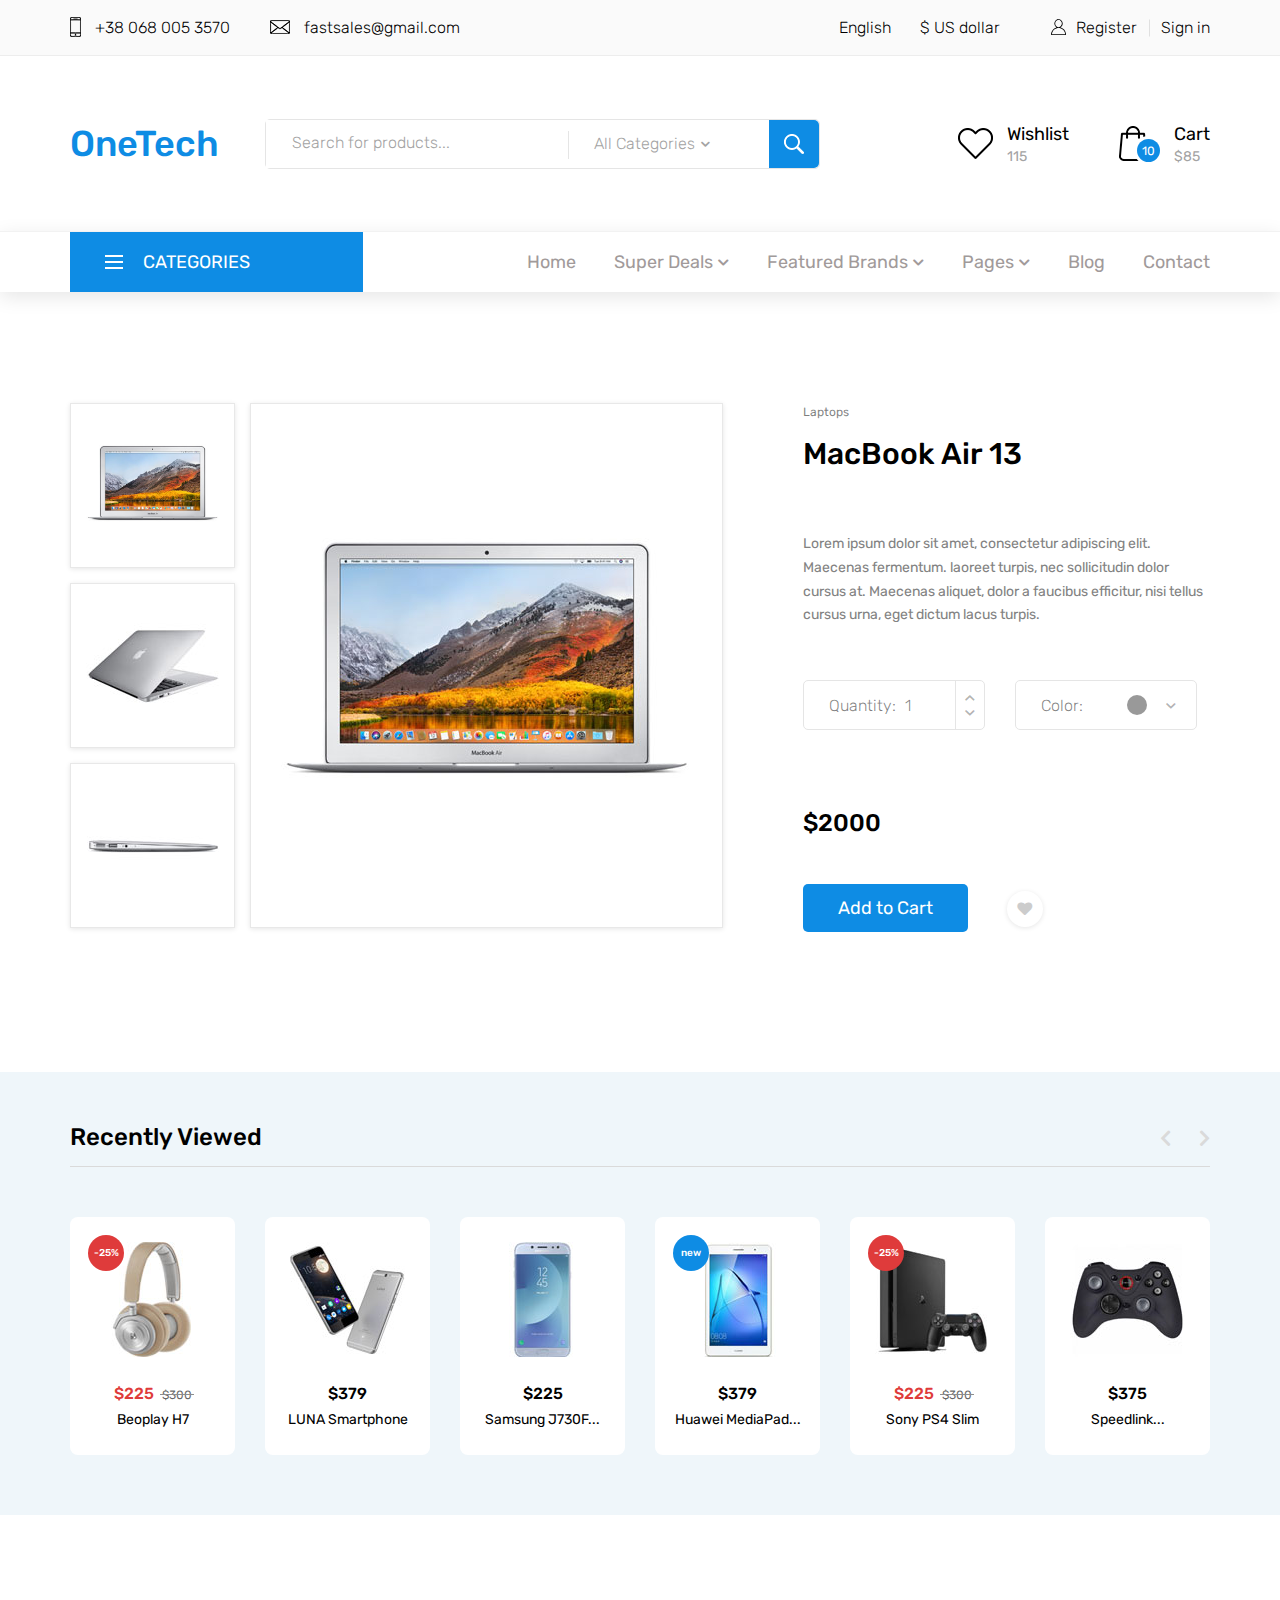
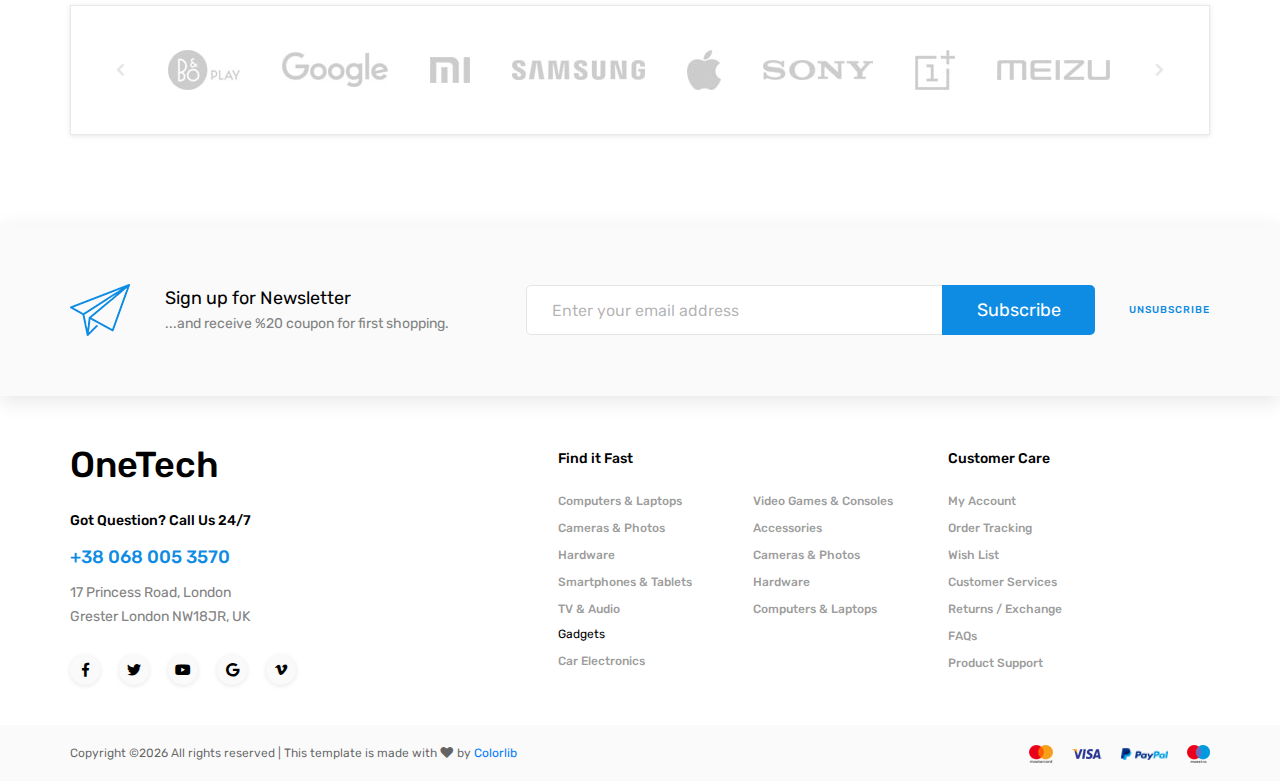
==== product.html @ 516c1e21 "lain" ====
<!DOCTYPE html>
<html lang="en">
<head>
<title>Single Product</title>
<meta charset="utf-8">
<meta http-equiv="X-UA-Compatible" content="IE=edge">
<meta name="description" content="OneTech shop project">
<meta name="viewport" content="width=device-width, initial-scale=1">
<link rel="stylesheet" type="text/css" href="styles/bootstrap4/bootstrap.min.css">
<link href="plugins/fontawesome-free-5.0.1/css/fontawesome-all.css" rel="stylesheet" type="text/css">
<link rel="stylesheet" type="text/css" href="plugins/OwlCarousel2-2.2.1/owl.carousel.css">
<link rel="stylesheet" type="text/css" href="plugins/OwlCarousel2-2.2.1/owl.theme.default.css">
<link rel="stylesheet" type="text/css" href="plugins/OwlCarousel2-2.2.1/animate.css">
<link rel="stylesheet" type="text/css" href="styles/product_styles.css">
<link rel="stylesheet" type="text/css" href="styles/product_responsive.css">

</head>

<body>

<div class="super_container">
	
	<!-- Header -->
	
	<header class="header">

		<!-- Top Bar -->

		<div class="top_bar">
			<div class="container">
				<div class="row">
					<div class="col d-flex flex-row">
						<div class="top_bar_contact_item"><div class="top_bar_icon"><img src="images/phone.png" alt=""></div>+38 068 005 3570</div>
						<div class="top_bar_contact_item"><div class="top_bar_icon"><img src="images/mail.png" alt=""></div><a href="mailto:fastsales@gmail.com">fastsales@gmail.com</a></div>
						<div class="top_bar_content ml-auto">
							<div class="top_bar_menu">
								<ul class="standard_dropdown top_bar_dropdown">
									<li>
										<a href="#">English<i class="fas fa-chevron-down"></i></a>
										<ul>
											<li><a href="#">Italian</a></li>
											<li><a href="#">Spanish</a></li>
											<li><a href="#">Japanese</a></li>
										</ul>
									</li>
									<li>
										<a href="#">$ US dollar<i class="fas fa-chevron-down"></i></a>
										<ul>
											<li><a href="#">EUR Euro</a></li>
											<li><a href="#">GBP British Pound</a></li>
											<li><a href="#">JPY Japanese Yen</a></li>
										</ul>
									</li>
								</ul>
							</div>
							<div class="top_bar_user">
								<div class="user_icon"><img src="images/user.svg" alt=""></div>
								<div><a href="#">Register</a></div>
								<div><a href="#">Sign in</a></div>
							</div>
						</div>
					</div>
				</div>
			</div>		
		</div>

		<!-- Header Main -->

		<div class="header_main">
			<div class="container">
				<div class="row">

					<!-- Logo -->
					<div class="col-lg-2 col-sm-3 col-3 order-1">
						<div class="logo_container">
							<div class="logo"><a href="#">OneTech</a></div>
						</div>
					</div>

					<!-- Search -->
					<div class="col-lg-6 col-12 order-lg-2 order-3 text-lg-left text-right">
						<div class="header_search">
							<div class="header_search_content">
								<div class="header_search_form_container">
									<form action="#" class="header_search_form clearfix">
										<input type="search" required="required" class="header_search_input" placeholder="Search for products...">
										<div class="custom_dropdown">
											<div class="custom_dropdown_list">
												<span class="custom_dropdown_placeholder clc">All Categories</span>
												<i class="fas fa-chevron-down"></i>
												<ul class="custom_list clc">
													<li><a class="clc" href="#">All Categories</a></li>
													<li><a class="clc" href="#">Computers</a></li>
													<li><a class="clc" href="#">Laptops</a></li>
													<li><a class="clc" href="#">Cameras</a></li>
													<li><a class="clc" href="#">Hardware</a></li>
													<li><a class="clc" href="#">Smartphones</a></li>
												</ul>
											</div>
										</div>
										<button type="submit" class="header_search_button trans_300" value="Submit"><img src="images/search.png" alt=""></button>
									</form>
								</div>
							</div>
						</div>
					</div>

					<!-- Wishlist -->
					<div class="col-lg-4 col-9 order-lg-3 order-2 text-lg-left text-right">
						<div class="wishlist_cart d-flex flex-row align-items-center justify-content-end">
							<div class="wishlist d-flex flex-row align-items-center justify-content-end">
								<div class="wishlist_icon"><img src="images/heart.png" alt=""></div>
								<div class="wishlist_content">
									<div class="wishlist_text"><a href="#">Wishlist</a></div>
									<div class="wishlist_count">115</div>
								</div>
							</div>

							<!-- Cart -->
							<div class="cart">
								<div class="cart_container d-flex flex-row align-items-center justify-content-end">
									<div class="cart_icon">
										<img src="images/cart.png" alt="">
										<div class="cart_count"><span>10</span></div>
									</div>
									<div class="cart_content">
										<div class="cart_text"><a href="#">Cart</a></div>
										<div class="cart_price">$85</div>
									</div>
								</div>
							</div>
						</div>
					</div>
				</div>
			</div>
		</div>
		
		<!-- Main Navigation -->

		<nav class="main_nav">
			<div class="container">
				<div class="row">
					<div class="col">
						
						<div class="main_nav_content d-flex flex-row">

							<!-- Categories Menu -->

							<div class="cat_menu_container">
								<div class="cat_menu_title d-flex flex-row align-items-center justify-content-start">
									<div class="cat_burger"><span></span><span></span><span></span></div>
									<div class="cat_menu_text">categories</div>
								</div>

								<ul class="cat_menu">
									<li><a href="#">Computers & Laptops <i class="fas fa-chevron-right ml-auto"></i></a></li>
									<li><a href="#">Cameras & Photos<i class="fas fa-chevron-right"></i></a></li>
									<li class="hassubs">
										<a href="#">Hardware<i class="fas fa-chevron-right"></i></a>
										<ul>
											<li class="hassubs">
												<a href="#">Menu Item<i class="fas fa-chevron-right"></i></a>
												<ul>
													<li><a href="#">Menu Item<i class="fas fa-chevron-right"></i></a></li>
													<li><a href="#">Menu Item<i class="fas fa-chevron-right"></i></a></li>
													<li><a href="#">Menu Item<i class="fas fa-chevron-right"></i></a></li>
													<li><a href="#">Menu Item<i class="fas fa-chevron-right"></i></a></li>
												</ul>
											</li>
											<li><a href="#">Menu Item<i class="fas fa-chevron-right"></i></a></li>
											<li><a href="#">Menu Item<i class="fas fa-chevron-right"></i></a></li>
											<li><a href="#">Menu Item<i class="fas fa-chevron-right"></i></a></li>
										</ul>
									</li>
									<li><a href="#">Smartphones & Tablets<i class="fas fa-chevron-right"></i></a></li>
									<li><a href="#">TV & Audio<i class="fas fa-chevron-right"></i></a></li>
									<li><a href="#">Gadgets<i class="fas fa-chevron-right"></i></a></li>
									<li><a href="#">Car Electronics<i class="fas fa-chevron-right"></i></a></li>
									<li><a href="#">Video Games & Consoles<i class="fas fa-chevron-right"></i></a></li>
									<li><a href="#">Accessories<i class="fas fa-chevron-right"></i></a></li>
								</ul>
							</div>

							<!-- Main Nav Menu -->

							<div class="main_nav_menu ml-auto">
								<ul class="standard_dropdown main_nav_dropdown">
									<li><a href="index.html">Home<i class="fas fa-chevron-down"></i></a></li>
									<li class="hassubs">
										<a href="#">Super Deals<i class="fas fa-chevron-down"></i></a>
										<ul>
											<li>
												<a href="#">Menu Item<i class="fas fa-chevron-down"></i></a>
												<ul>
													<li><a href="#">Menu Item<i class="fas fa-chevron-down"></i></a></li>
													<li><a href="#">Menu Item<i class="fas fa-chevron-down"></i></a></li>
													<li><a href="#">Menu Item<i class="fas fa-chevron-down"></i></a></li>
												</ul>
											</li>
											<li><a href="#">Menu Item<i class="fas fa-chevron-down"></i></a></li>
											<li><a href="#">Menu Item<i class="fas fa-chevron-down"></i></a></li>
											<li><a href="#">Menu Item<i class="fas fa-chevron-down"></i></a></li>
										</ul>
									</li>
									<li class="hassubs">
										<a href="#">Featured Brands<i class="fas fa-chevron-down"></i></a>
										<ul>
											<li>
												<a href="#">Menu Item<i class="fas fa-chevron-down"></i></a>
												<ul>
													<li><a href="#">Menu Item<i class="fas fa-chevron-down"></i></a></li>
													<li><a href="#">Menu Item<i class="fas fa-chevron-down"></i></a></li>
													<li><a href="#">Menu Item<i class="fas fa-chevron-down"></i></a></li>
												</ul>
											</li>
											<li><a href="#">Menu Item<i class="fas fa-chevron-down"></i></a></li>
											<li><a href="#">Menu Item<i class="fas fa-chevron-down"></i></a></li>
											<li><a href="#">Menu Item<i class="fas fa-chevron-down"></i></a></li>
										</ul>
									</li>
									<li class="hassubs">
										<a href="#">Pages<i class="fas fa-chevron-down"></i></a>
										<ul>
											<li><a href="shop.html">Shop<i class="fas fa-chevron-down"></i></a></li>
											<li><a href="product.html">Product<i class="fas fa-chevron-down"></i></a></li>
											<li><a href="blog.html">Blog<i class="fas fa-chevron-down"></i></a></li>
											<li><a href="blog_single.html">Blog Post<i class="fas fa-chevron-down"></i></a></li>
											<li><a href="regular.html">Regular Post<i class="fas fa-chevron-down"></i></a></li>
											<li><a href="cart.html">Cart<i class="fas fa-chevron-down"></i></a></li>
											<li><a href="contact.html">Contact<i class="fas fa-chevron-down"></i></a></li>
										</ul>
									</li>
									<li><a href="blog.html">Blog<i class="fas fa-chevron-down"></i></a></li>
									<li><a href="contact.html">Contact<i class="fas fa-chevron-down"></i></a></li>
								</ul>
							</div>

							<!-- Menu Trigger -->

							<div class="menu_trigger_container ml-auto">
								<div class="menu_trigger d-flex flex-row align-items-center justify-content-end">
									<div class="menu_burger">
										<div class="menu_trigger_text">menu</div>
										<div class="cat_burger menu_burger_inner"><span></span><span></span><span></span></div>
									</div>
								</div>
							</div>

						</div>
					</div>
				</div>
			</div>
		</nav>
		
		<!-- Menu -->

		<div class="page_menu">
			<div class="container">
				<div class="row">
					<div class="col">
						
						<div class="page_menu_content">
							
							<div class="page_menu_search">
								<form action="#">
									<input type="search" required="required" class="page_menu_search_input" placeholder="Search for products...">
								</form>
							</div>
							<ul class="page_menu_nav">
								<li class="page_menu_item has-children">
									<a href="#">Language<i class="fa fa-angle-down"></i></a>
									<ul class="page_menu_selection">
										<li><a href="#">English<i class="fa fa-angle-down"></i></a></li>
										<li><a href="#">Italian<i class="fa fa-angle-down"></i></a></li>
										<li><a href="#">Spanish<i class="fa fa-angle-down"></i></a></li>
										<li><a href="#">Japanese<i class="fa fa-angle-down"></i></a></li>
									</ul>
								</li>
								<li class="page_menu_item has-children">
									<a href="#">Currency<i class="fa fa-angle-down"></i></a>
									<ul class="page_menu_selection">
										<li><a href="#">US Dollar<i class="fa fa-angle-down"></i></a></li>
										<li><a href="#">EUR Euro<i class="fa fa-angle-down"></i></a></li>
										<li><a href="#">GBP British Pound<i class="fa fa-angle-down"></i></a></li>
										<li><a href="#">JPY Japanese Yen<i class="fa fa-angle-down"></i></a></li>
									</ul>
								</li>
								<li class="page_menu_item">
									<a href="#">Home<i class="fa fa-angle-down"></i></a>
								</li>
								<li class="page_menu_item has-children">
									<a href="#">Super Deals<i class="fa fa-angle-down"></i></a>
									<ul class="page_menu_selection">
										<li><a href="#">Super Deals<i class="fa fa-angle-down"></i></a></li>
										<li class="page_menu_item has-children">
											<a href="#">Menu Item<i class="fa fa-angle-down"></i></a>
											<ul class="page_menu_selection">
												<li><a href="#">Menu Item<i class="fa fa-angle-down"></i></a></li>
												<li><a href="#">Menu Item<i class="fa fa-angle-down"></i></a></li>
												<li><a href="#">Menu Item<i class="fa fa-angle-down"></i></a></li>
												<li><a href="#">Menu Item<i class="fa fa-angle-down"></i></a></li>
											</ul>
										</li>
										<li><a href="#">Menu Item<i class="fa fa-angle-down"></i></a></li>
										<li><a href="#">Menu Item<i class="fa fa-angle-down"></i></a></li>
										<li><a href="#">Menu Item<i class="fa fa-angle-down"></i></a></li>
									</ul>
								</li>
								<li class="page_menu_item has-children">
									<a href="#">Featured Brands<i class="fa fa-angle-down"></i></a>
									<ul class="page_menu_selection">
										<li><a href="#">Featured Brands<i class="fa fa-angle-down"></i></a></li>
										<li><a href="#">Menu Item<i class="fa fa-angle-down"></i></a></li>
										<li><a href="#">Menu Item<i class="fa fa-angle-down"></i></a></li>
										<li><a href="#">Menu Item<i class="fa fa-angle-down"></i></a></li>
									</ul>
								</li>
								<li class="page_menu_item has-children">
									<a href="#">Trending Styles<i class="fa fa-angle-down"></i></a>
									<ul class="page_menu_selection">
										<li><a href="#">Trending Styles<i class="fa fa-angle-down"></i></a></li>
										<li><a href="#">Menu Item<i class="fa fa-angle-down"></i></a></li>
										<li><a href="#">Menu Item<i class="fa fa-angle-down"></i></a></li>
										<li><a href="#">Menu Item<i class="fa fa-angle-down"></i></a></li>
									</ul>
								</li>
								<li class="page_menu_item"><a href="blog.html">blog<i class="fa fa-angle-down"></i></a></li>
								<li class="page_menu_item"><a href="contact.html">contact<i class="fa fa-angle-down"></i></a></li>
							</ul>
							
							<div class="menu_contact">
								<div class="menu_contact_item"><div class="menu_contact_icon"><img src="images/phone_white.png" alt=""></div>+38 068 005 3570</div>
								<div class="menu_contact_item"><div class="menu_contact_icon"><img src="images/mail_white.png" alt=""></div><a href="mailto:fastsales@gmail.com">fastsales@gmail.com</a></div>
							</div>
						</div>
					</div>
				</div>
			</div>
		</div>

	</header>

	<!-- Single Product -->

	<div class="single_product">
		<div class="container">
			<div class="row">

				<!-- Images -->
				<div class="col-lg-2 order-lg-1 order-2">
					<ul class="image_list">
						<li data-image="images/single_4.jpg"><img src="images/single_4.jpg" alt=""></li>
						<li data-image="images/single_2.jpg"><img src="images/single_2.jpg" alt=""></li>
						<li data-image="images/single_3.jpg"><img src="images/single_3.jpg" alt=""></li>
					</ul>
				</div>

				<!-- Selected Image -->
				<div class="col-lg-5 order-lg-2 order-1">
					<div class="image_selected"><img src="images/single_4.jpg" alt=""></div>
				</div>

				<!-- Description -->
				<div class="col-lg-5 order-3">
					<div class="product_description">
						<div class="product_category">Laptops</div>
						<div class="product_name">MacBook Air 13</div>
						<div class="rating_r rating_r_4 product_rating"><i></i><i></i><i></i><i></i><i></i></div>
						<div class="product_text"><p>Lorem ipsum dolor sit amet, consectetur adipiscing elit. Maecenas fermentum. laoreet turpis, nec sollicitudin dolor cursus at. Maecenas aliquet, dolor a faucibus efficitur, nisi tellus cursus urna, eget dictum lacus turpis.</p></div>
						<div class="order_info d-flex flex-row">
							<form action="#">
								<div class="clearfix" style="z-index: 1000;">

									<!-- Product Quantity -->
									<div class="product_quantity clearfix">
										<span>Quantity: </span>
										<input id="quantity_input" type="text" pattern="[0-9]*" value="1">
										<div class="quantity_buttons">
											<div id="quantity_inc_button" class="quantity_inc quantity_control"><i class="fas fa-chevron-up"></i></div>
											<div id="quantity_dec_button" class="quantity_dec quantity_control"><i class="fas fa-chevron-down"></i></div>
										</div>
									</div>

									<!-- Product Color -->
									<ul class="product_color">
										<li>
											<span>Color: </span>
											<div class="color_mark_container"><div id="selected_color" class="color_mark"></div></div>
											<div class="color_dropdown_button"><i class="fas fa-chevron-down"></i></div>

											<ul class="color_list">
												<li><div class="color_mark" style="background: #999999;"></div></li>
												<li><div class="color_mark" style="background: #b19c83;"></div></li>
												<li><div class="color_mark" style="background: #000000;"></div></li>
											</ul>
										</li>
									</ul>

								</div>

								<div class="product_price">$2000</div>
								<div class="button_container">
									<button type="button" class="button cart_button">Add to Cart</button>
									<div class="product_fav"><i class="fas fa-heart"></i></div>
								</div>
								
							</form>
						</div>
					</div>
				</div>

			</div>
		</div>
	</div>

	<!-- Recently Viewed -->

	<div class="viewed">
		<div class="container">
			<div class="row">
				<div class="col">
					<div class="viewed_title_container">
						<h3 class="viewed_title">Recently Viewed</h3>
						<div class="viewed_nav_container">
							<div class="viewed_nav viewed_prev"><i class="fas fa-chevron-left"></i></div>
							<div class="viewed_nav viewed_next"><i class="fas fa-chevron-right"></i></div>
						</div>
					</div>

					<div class="viewed_slider_container">
						
						<!-- Recently Viewed Slider -->

						<div class="owl-carousel owl-theme viewed_slider">
							
							<!-- Recently Viewed Item -->
							<div class="owl-item">
								<div class="viewed_item discount d-flex flex-column align-items-center justify-content-center text-center">
									<div class="viewed_image"><img src="images/view_1.jpg" alt=""></div>
									<div class="viewed_content text-center">
										<div class="viewed_price">$225<span>$300</span></div>
										<div class="viewed_name"><a href="#">Beoplay H7</a></div>
									</div>
									<ul class="item_marks">
										<li class="item_mark item_discount">-25%</li>
										<li class="item_mark item_new">new</li>
									</ul>
								</div>
							</div>

							<!-- Recently Viewed Item -->
							<div class="owl-item">
								<div class="viewed_item d-flex flex-column align-items-center justify-content-center text-center">
									<div class="viewed_image"><img src="images/view_2.jpg" alt=""></div>
									<div class="viewed_content text-center">
										<div class="viewed_price">$379</div>
										<div class="viewed_name"><a href="#">LUNA Smartphone</a></div>
									</div>
									<ul class="item_marks">
										<li class="item_mark item_discount">-25%</li>
										<li class="item_mark item_new">new</li>
									</ul>
								</div>
							</div>

							<!-- Recently Viewed Item -->
							<div class="owl-item">
								<div class="viewed_item d-flex flex-column align-items-center justify-content-center text-center">
									<div class="viewed_image"><img src="images/view_3.jpg" alt=""></div>
									<div class="viewed_content text-center">
										<div class="viewed_price">$225</div>
										<div class="viewed_name"><a href="#">Samsung J730F...</a></div>
									</div>
									<ul class="item_marks">
										<li class="item_mark item_discount">-25%</li>
										<li class="item_mark item_new">new</li>
									</ul>
								</div>
							</div>

							<!-- Recently Viewed Item -->
							<div class="owl-item">
								<div class="viewed_item is_new d-flex flex-column align-items-center justify-content-center text-center">
									<div class="viewed_image"><img src="images/view_4.jpg" alt=""></div>
									<div class="viewed_content text-center">
										<div class="viewed_price">$379</div>
										<div class="viewed_name"><a href="#">Huawei MediaPad...</a></div>
									</div>
									<ul class="item_marks">
										<li class="item_mark item_discount">-25%</li>
										<li class="item_mark item_new">new</li>
									</ul>
								</div>
							</div>

							<!-- Recently Viewed Item -->
							<div class="owl-item">
								<div class="viewed_item discount d-flex flex-column align-items-center justify-content-center text-center">
									<div class="viewed_image"><img src="images/view_5.jpg" alt=""></div>
									<div class="viewed_content text-center">
										<div class="viewed_price">$225<span>$300</span></div>
										<div class="viewed_name"><a href="#">Sony PS4 Slim</a></div>
									</div>
									<ul class="item_marks">
										<li class="item_mark item_discount">-25%</li>
										<li class="item_mark item_new">new</li>
									</ul>
								</div>
							</div>

							<!-- Recently Viewed Item -->
							<div class="owl-item">
								<div class="viewed_item d-flex flex-column align-items-center justify-content-center text-center">
									<div class="viewed_image"><img src="images/view_6.jpg" alt=""></div>
									<div class="viewed_content text-center">
										<div class="viewed_price">$375</div>
										<div class="viewed_name"><a href="#">Speedlink...</a></div>
									</div>
									<ul class="item_marks">
										<li class="item_mark item_discount">-25%</li>
										<li class="item_mark item_new">new</li>
									</ul>
								</div>
							</div>
						</div>

					</div>
				</div>
			</div>
		</div>
	</div>

	<!-- Brands -->

	<div class="brands">
		<div class="container">
			<div class="row">
				<div class="col">
					<div class="brands_slider_container">
						
						<!-- Brands Slider -->

						<div class="owl-carousel owl-theme brands_slider">
							
							<div class="owl-item"><div class="brands_item d-flex flex-column justify-content-center"><img src="images/brands_1.jpg" alt=""></div></div>
							<div class="owl-item"><div class="brands_item d-flex flex-column justify-content-center"><img src="images/brands_2.jpg" alt=""></div></div>
							<div class="owl-item"><div class="brands_item d-flex flex-column justify-content-center"><img src="images/brands_3.jpg" alt=""></div></div>
							<div class="owl-item"><div class="brands_item d-flex flex-column justify-content-center"><img src="images/brands_4.jpg" alt=""></div></div>
							<div class="owl-item"><div class="brands_item d-flex flex-column justify-content-center"><img src="images/brands_5.jpg" alt=""></div></div>
							<div class="owl-item"><div class="brands_item d-flex flex-column justify-content-center"><img src="images/brands_6.jpg" alt=""></div></div>
							<div class="owl-item"><div class="brands_item d-flex flex-column justify-content-center"><img src="images/brands_7.jpg" alt=""></div></div>
							<div class="owl-item"><div class="brands_item d-flex flex-column justify-content-center"><img src="images/brands_8.jpg" alt=""></div></div>

						</div>
						
						<!-- Brands Slider Navigation -->
						<div class="brands_nav brands_prev"><i class="fas fa-chevron-left"></i></div>
						<div class="brands_nav brands_next"><i class="fas fa-chevron-right"></i></div>

					</div>
				</div>
			</div>
		</div>
	</div>

	<!-- Newsletter -->

	<div class="newsletter">
		<div class="container">
			<div class="row">
				<div class="col">
					<div class="newsletter_container d-flex flex-lg-row flex-column align-items-lg-center align-items-center justify-content-lg-start justify-content-center">
						<div class="newsletter_title_container">
							<div class="newsletter_icon"><img src="images/send.png" alt=""></div>
							<div class="newsletter_title">Sign up for Newsletter</div>
							<div class="newsletter_text"><p>...and receive %20 coupon for first shopping.</p></div>
						</div>
						<div class="newsletter_content clearfix">
							<form action="#" class="newsletter_form">
								<input type="email" class="newsletter_input" required="required" placeholder="Enter your email address">
								<button class="newsletter_button">Subscribe</button>
							</form>
							<div class="newsletter_unsubscribe_link"><a href="#">unsubscribe</a></div>
						</div>
					</div>
				</div>
			</div>
		</div>
	</div>

	<!-- Footer -->

	<footer class="footer">
		<div class="container">
			<div class="row">

				<div class="col-lg-3 footer_col">
					<div class="footer_column footer_contact">
						<div class="logo_container">
							<div class="logo"><a href="#">OneTech</a></div>
						</div>
						<div class="footer_title">Got Question? Call Us 24/7</div>
						<div class="footer_phone">+38 068 005 3570</div>
						<div class="footer_contact_text">
							<p>17 Princess Road, London</p>
							<p>Grester London NW18JR, UK</p>
						</div>
						<div class="footer_social">
							<ul>
								<li><a href="#"><i class="fab fa-facebook-f"></i></a></li>
								<li><a href="#"><i class="fab fa-twitter"></i></a></li>
								<li><a href="#"><i class="fab fa-youtube"></i></a></li>
								<li><a href="#"><i class="fab fa-google"></i></a></li>
								<li><a href="#"><i class="fab fa-vimeo-v"></i></a></li>
							</ul>
						</div>
					</div>
				</div>

				<div class="col-lg-2 offset-lg-2">
					<div class="footer_column">
						<div class="footer_title">Find it Fast</div>
						<ul class="footer_list">
							<li><a href="#">Computers & Laptops</a></li>
							<li><a href="#">Cameras & Photos</a></li>
							<li><a href="#">Hardware</a></li>
							<li><a href="#">Smartphones & Tablets</a></li>
							<li><a href="#">TV & Audio</a></li>
						</ul>
						<div class="footer_subtitle">Gadgets</div>
						<ul class="footer_list">
							<li><a href="#">Car Electronics</a></li>
						</ul>
					</div>
				</div>

				<div class="col-lg-2">
					<div class="footer_column">
						<ul class="footer_list footer_list_2">
							<li><a href="#">Video Games & Consoles</a></li>
							<li><a href="#">Accessories</a></li>
							<li><a href="#">Cameras & Photos</a></li>
							<li><a href="#">Hardware</a></li>
							<li><a href="#">Computers & Laptops</a></li>
						</ul>
					</div>
				</div>

				<div class="col-lg-2">
					<div class="footer_column">
						<div class="footer_title">Customer Care</div>
						<ul class="footer_list">
							<li><a href="#">My Account</a></li>
							<li><a href="#">Order Tracking</a></li>
							<li><a href="#">Wish List</a></li>
							<li><a href="#">Customer Services</a></li>
							<li><a href="#">Returns / Exchange</a></li>
							<li><a href="#">FAQs</a></li>
							<li><a href="#">Product Support</a></li>
						</ul>
					</div>
				</div>

			</div>
		</div>
	</footer>

	<!-- Copyright -->

	<div class="copyright">
		<div class="container">
			<div class="row">
				<div class="col">
					
					<div class="copyright_container d-flex flex-sm-row flex-column align-items-center justify-content-start">
						<div class="copyright_content"><!-- Link back to Colorlib can't be removed. Template is licensed under CC BY 3.0. -->
Copyright &copy;<script>document.write(new Date().getFullYear());</script> All rights reserved | This template is made with <i class="fa fa-heart" aria-hidden="true"></i> by <a href="https://colorlib.com" target="_blank">Colorlib</a>
<!-- Link back to Colorlib can't be removed. Template is licensed under CC BY 3.0. -->
</div>
						<div class="logos ml-sm-auto">
							<ul class="logos_list">
								<li><a href="#"><img src="images/logos_1.png" alt=""></a></li>
								<li><a href="#"><img src="images/logos_2.png" alt=""></a></li>
								<li><a href="#"><img src="images/logos_3.png" alt=""></a></li>
								<li><a href="#"><img src="images/logos_4.png" alt=""></a></li>
							</ul>
						</div>
					</div>
				</div>
			</div>
		</div>
	</div>
</div>

<script src="js/jquery-3.3.1.min.js"></script>
<script src="styles/bootstrap4/popper.js"></script>
<script src="styles/bootstrap4/bootstrap.min.js"></script>
<script src="plugins/greensock/TweenMax.min.js"></script>
<script src="plugins/greensock/TimelineMax.min.js"></script>
<script src="plugins/scrollmagic/ScrollMagic.min.js"></script>
<script src="plugins/greensock/animation.gsap.min.js"></script>
<script src="plugins/greensock/ScrollToPlugin.min.js"></script>
<script src="plugins/OwlCarousel2-2.2.1/owl.carousel.js"></script>
<script src="plugins/easing/easing.js"></script>
<script src="js/product_custom.js"></script>
</body>

</html>
---- styles/product_styles.css ----
@charset "utf-8";
/* CSS Document */

/******************************

[Table of Contents]

1. Fonts
2. Body and some general stuff
3. Header
	3.1 Top Bar
	3.2 Header Main
	3.3 Main Navigation
	3.4 Page Menu
4. Home
5. Single Product
6. Recently Viewed
7. Brands
8. Newsletter
9. Footer


******************************/

/***********
1. Fonts
***********/

@import url('https://fonts.googleapis.com/css?family=Montserrat:300,400,500,600,700,800,900|Rubik:300,400,500,700,900');

/*********************************
2. Body and some general stuff
*********************************/

*
{
	margin: 0;
	padding: 0;
	-webkit-font-smoothing: antialiased;
	-webkit-text-shadow: rgba(0,0,0,.01) 0 0 1px;
	text-shadow: rgba(0,0,0,.01) 0 0 1px;
}
body
{
	font-family: 'Rubik', sans-serif;
	font-size: 14px;
	font-weight: 400;
	background: #FFFFFF;
	color: #000000;
}
div
{
	display: block;
	position: relative;
	-webkit-box-sizing: border-box;
    -moz-box-sizing: border-box;
    box-sizing: border-box;
}
ul
{
	list-style: none;
	margin-bottom: 0px;
}
p
{
	font-family: 'Rubik', sans-serif;
	font-size: 14px;
	line-height: 1.7;
	font-weight: 400;
	color: #828282;
	-webkit-font-smoothing: antialiased;
	-webkit-text-shadow: rgba(0,0,0,.01) 0 0 1px;
	text-shadow: rgba(0,0,0,.01) 0 0 1px;
}
p a
{
	display: inline;
	position: relative;
	color: inherit;
	border-bottom: solid 1px #ffa07f;
	-webkit-transition: all 200ms ease;
	-moz-transition: all 200ms ease;
	-ms-transition: all 200ms ease;
	-o-transition: all 200ms ease;
	transition: all 200ms ease;
}
a, a:hover, a:visited, a:active, a:link
{
	text-decoration: none;
	-webkit-font-smoothing: antialiased;
	-webkit-text-shadow: rgba(0,0,0,.01) 0 0 1px;
	text-shadow: rgba(0,0,0,.01) 0 0 1px;
}
p a:active
{
	position: relative;
	color: #FF6347;
}
p a:hover
{
	color: #FFFFFF;
	background: #ffa07f;
}
p a:hover::after
{
	opacity: 0.2;
}
::selection
{
	
}
p::selection
{
	
}
h1{font-size: 48px;}
h2{font-size: 36px;}
h3{font-size: 24px;}
h4{font-size: 18px;}
h5{font-size: 14px;}
h1, h2, h3, h4, h5, h6
{
	font-family: 'Rubik', sans-serif;
	font-weight: 500;
	-webkit-font-smoothing: antialiased;
	-webkit-text-shadow: rgba(0,0,0,.01) 0 0 1px;
	text-shadow: rgba(0,0,0,.01) 0 0 1px;
}
h1::selection, 
h2::selection, 
h3::selection, 
h4::selection, 
h5::selection, 
h6::selection
{
	
}
.form-control
{
	color: #db5246;
}
section
{
	display: block;
	position: relative;
	box-sizing: border-box;
}
.clear
{
	clear: both;
}
.clearfix::before, .clearfix::after
{
	content: "";
	display: table;
}
.clearfix::after
{
	clear: both;
}
.clearfix
{
	zoom: 1;
}
.float_left
{
	float: left;
}
.float_right
{
	float: right;
}
.trans_200
{
	-webkit-transition: all 200ms ease;
	-moz-transition: all 200ms ease;
	-ms-transition: all 200ms ease;
	-o-transition: all 200ms ease;
	transition: all 200ms ease;
}
.trans_300
{
	-webkit-transition: all 300ms ease;
	-moz-transition: all 300ms ease;
	-ms-transition: all 300ms ease;
	-o-transition: all 300ms ease;
	transition: all 300ms ease;
}
.trans_400
{
	-webkit-transition: all 400ms ease;
	-moz-transition: all 400ms ease;
	-ms-transition: all 400ms ease;
	-o-transition: all 400ms ease;
	transition: all 400ms ease;
}
.trans_500
{
	-webkit-transition: all 500ms ease;
	-moz-transition: all 500ms ease;
	-ms-transition: all 500ms ease;
	-o-transition: all 500ms ease;
	transition: all 500ms ease;
}
.fill_height
{
	height: 100%;
}
.super_container
{
	width: 100%;
	overflow: hidden;
}
.prlx_parent
{
	overflow: hidden;
}
.prlx
{
	height: 130% !important;
}
.nopadding
{
	padding: 0px !important;
}
.button
{
	display: inline-block;
	background: #0e8ce4;
	border-radius: 5px;
	height: 48px;
	-webkit-transition: all 200ms ease;
	-moz-transition: all 200ms ease;
	-ms-transition: all 200ms ease;
	-o-transition: all 200ms ease;
	transition: all 200ms ease;
}
.button a
{
	display: block;
	font-size: 18px;
	font-weight: 400;
	line-height: 48px;
	color: #FFFFFF;
	padding-left: 35px;
	padding-right: 35px;
}
.button:hover
{
	opacity: 0.8;
}
.parallax-window
{
    min-height: 400px;
    background: transparent;
}
.rating_r i::before
{
	font-family: 'FontAwesome';
	content: "\f006";
	font-style: normal;
	font-size: 19px;
	margin-right: 4px;
	color: #f5e211;
}
.rating_r_1 i:first-child::before{content: "\f005";}
.rating_r_2 i:first-child::before{content: "\f005";}
.rating_r_2 i:nth-child(2)::before{content: "\f005";}
.rating_r_3 i:first-child::before{content: "\f005";}
.rating_r_3 i:nth-child(2)::before{content: "\f005";}
.rating_r_3 i:nth-child(3)::before{content: "\f005";}
.rating_r_4 i:first-child::before{content: "\f005";}
.rating_r_4 i:nth-child(2)::before{content: "\f005";}
.rating_r_4 i:nth-child(3)::before{content: "\f005";}
.rating_r_4 i:nth-child(4)::before{content: "\f005";}
.rating_r_5 i:first-child::before{content: "\f005";}
.rating_r_5 i:nth-child(2)::before{content: "\f005";}
.rating_r_5 i:nth-child(3)::before{content: "\f005";}
.rating_r_5 i:nth-child(4)::before{content: "\f005";}
.rating_r_5 i:nth-child(5)::before{content: "\f005";}

/*********************************
3. Header
*********************************/

.header
{
	position: relative;
	width: 100%;
	z-index: 10;
}

/*********************************
3.1 Top Bar
*********************************/

.top_bar
{
	width: 100%;
	height: 56px;
	background: #fafafa;
	border-bottom: solid 1px rgba(0,0,0,0.05);
	z-index: 2;
}
.header.scrolled .top_bar
{
	display: none;
}
.top_bar_contact
{
	display: inline-block;
}
.top_bar_contact_item
{
	font-size: 16px;
	font-weight: 300;
	line-height: 56px;
	margin-right: 40px;
}
.top_bar_contact_item:not(:first-child)
{
	margin-right: 0px;
}
.top_bar_contact_item a
{
	font-size: 16px;
	font-weight: 300;
	line-height: 56px;
	color: #000;
	-webkit-transition: all 200ms ease;
	-moz-transition: all 200ms ease;
	-ms-transition: all 200ms ease;
	-o-transition: all 200ms ease;
	transition: all 200ms ease;
}
.top_bar_contact_item a:hover
{
	color: #8a8a8a;
}
.top_bar_contact_item:last-child
{
	margin-right: 0px;
}
.top_bar_icon
{
	display: inline-block;
	margin-right: 14px;
	-webkit-transform: translateY(-2px);
	-moz-transform: translateY(-2px);
	-ms-transform: translateY(-2px);
	-o-transform: translateY(-2px);
	transform: translateY(-2px);
}
.top_bar_menu
{
	display: inline-block;
}

.top_bar_dropdown li
{
	padding-left: 13px;
	padding-right: 13px;
}
.standard_dropdown li
{
	display: inline-block;
	position: relative;
	height: 56px;
}
.standard_dropdown li li
{
	display: block;
	width: 100%;
}
.standard_dropdown li li a
{
	display: block;
	width: 100%;
	border-bottom: solid 1px #f2f2f2;
	font-size: 16px;
}
.standard_dropdown li:last-child a
{
	border-bottom: none;
}
.standard_dropdown li.hassubs > a i
{
	display: inline-block;
	margin-left: 5px;
}
.standard_dropdown li a
{
	display: block;
	position: relative;
	font-size: 16px;
	font-weight: 300;
	color: #000000;
	line-height: 56px;
	white-space: nowrap;
	-webkit-transition: all 200ms ease;
	-moz-transition: all 200ms ease;
	-ms-transition: all 200ms ease;
	-o-transition: all 200ms ease;
	transition: all 200ms ease;
}
.standard_dropdown li a:hover
{
	color: #0e8ce4;
}
.standard_dropdown li a i
{
	display: none;
	-webkit-transform: translateY(-1px);
	-moz-transform: translateY(-1px);
	-ms-transform: translateY(-1px);
	-o-transform: translateY(-1px);
	transform: translateY(-1px);
	font-size: 12px;
}
.standard_dropdown li ul
{
	display: block;
	position: absolute;
	top: 120%;
	left: 0;
	width: auto;
	visibility: hidden;
	opacity: 0;
	background: #FFFFFF;
	box-shadow: 0px 10px 25px rgba(0,0,0,0.1);
	-webkit-transition: opacity 0.3s ease;
	-moz-transition: opacity 0.3s ease;
	-ms-transition: opacity 0.3s ease;
	-o-transition: opacity 0.3s ease;
	transition: all 0.3s ease;
	z-index: 1;
}
.standard_dropdown li:hover > ul
{
	top: 100%;
	visibility: visible;
	opacity: 1;
}
.standard_dropdown ul ul
{
	left: 100%;
	top: 0 !important;
}
.top_bar_user
{
	display: inline-block;
	margin-left: 35px;
}
.user_icon
{
	display: inline-block;
	margin-right: 7px;
	-webkit-transform: translateY(-2px);
	-moz-transform: translateY(-2px);
	-ms-transform: translateY(-2px);
	-o-transform: translateY(-2px);
	transform: translateY(-2px);
	width: 15px;
}
.user_icon img
{
	width: 100%;
}
.top_bar_user div
{
	display: inline-block;
}
.top_bar_user div:nth-child(2)
{
	margin-right: 21px;
}
.top_bar_user div:nth-child(2)::after
{
	display: block;
	position: absolute;
	top: 50%;
	-webkit-transform: translateY(-50%);
	-moz-transform: translateY(-50%);
	-ms-transform: translateY(-50%);
	-o-transform: translateY(-50%);
	transform: translateY(-50%);
	right: -13px;
	width: 1px;
	height: 17px;
	background: rgba(0,0,0,0.1);
	content: '';
}
.top_bar_user a
{
	font-size: 16px;
	font-weight: 300;
	line-height: 56px;
	color: #000;
	-webkit-transition: all 200ms ease;
	-moz-transition: all 200ms ease;
	-ms-transition: all 200ms ease;
	-o-transition: all 200ms ease;
	transition: all 200ms ease;
}
.top_bar_user a:hover
{
	color: #8a8a8a;
}

/*********************************
3.2 Header Main
*********************************/

.header_main
{
	z-index: 1;
}
.header.scrolled .header_main
{
	display: none;
}
.header_main_item
{
	top: 50%;
	-webkit-transform: translateY(-50%);
	-moz-transform: translateY(-50%);
	-ms-transform: translateY(-50%);
	-o-transform: translateY(-50%);
	transform: translateY(-50%);
}
.logo_container
{
	height: 175px;
}
.logo
{
	top: 50%;
	-webkit-transform: translateY(-50%);
	-moz-transform: translateY(-50%);
	-ms-transform: translateY(-50%);
	-o-transform: translateY(-50%);
	transform: translateY(-50%);
}
.logo a
{
	font-size: 36px;
	font-weight: 500;
	color: #0e8ce4;
}
.header_search
{
	height: 175px;
}
.header_search_content
{
	top: 50%;
	-webkit-transform: translateY(-50%);
	-moz-transform: translateY(-50%);
	-ms-transform: translateY(-50%);
	-o-transform: translateY(-50%);
	transform: translateY(-50%);
}
.header_search_form_container
{
	width: 100%;
	height: 50px;
	border: solid 1px #e5e5e5;
	border-radius: 5px;
}
.header_search_form
{
	width: 100%;
	height: 100%;
}
.header_search_input
{
	display: block;
	position: relative;
	width: calc((100% - 50px) * 0.601);
	height: 100%;
	line-height: 50px;
	border: none !important;
	outline: none !important;
	padding-left: 26px;
	color: #7f7f7f;
	float: left;
}
.header_search_input::-webkit-input-placeholder
{
	font-size: 16px !important;
	font-weight: 300;
	line-height: 50px;
	color: #a3a3a3 !important;
}
.header_search_input:-moz-placeholder /* older Firefox*/
{
	font-size: 16px !important;
	font-weight: 300;
	line-height: 50px;
	color: #a3a3a3 !important;
}
.header_search_input::-moz-placeholder /* Firefox 19+ */ 
{
	font-size: 16px !important;
	font-weight: 300;
	line-height: 50px;
	color: #a3a3a3 !important;
} 
.header_search_input:-ms-input-placeholder
{ 
	font-size: 16px !important;
	font-weight: 300;
	line-height: 50px;
	color: #a3a3a3 !important;
}
.header_search_input::input-placeholder
{
	font-size: 16px !important;
	font-weight: 300;
	line-height: 50px;
	color: #a3a3a3 !important;
}
.custom_dropdown
{
	width: calc((100% - 50px) * 0.399);
	height: 50px;
	float: left;
	padding-left: 26px;
}
.custom_dropdown::before
{
	display: block;
	position: absolute;
	top: 50%;
	-webkit-transform: translateY(-50%);
	-moz-transform: translateY(-50%);
	-ms-transform: translateY(-50%);
	-o-transform: translateY(-50%);
	transform: translateY(-50%);
	left: 0;
	width: 1px;
	height: 28px;
	background: #e5e5e5;
	content: '';
}
.custom_dropdown_list i
{
	display: inline-block;
	color: #a3a3a3;
	font-size: 10px;
	margin-left: 3px;
	-webkit-transform: translateY(-1px);
	-moz-transform: translateY(-1px);
	-ms-transform: translateY(-1px);
	-o-transform: translateY(-1px);
	transform: translateY(-1px);
}
.custom_dropdown_placeholder
{
	display: inline-block;
	font-size: 16px;
	font-weight: 300;
	color: #a3a3a3;
	line-height: 48px;
	cursor: pointer;
}
.custom_dropdown_placeholder i
{
	
}
.custom_list
{
	text-align: left;
	position: absolute;
	padding: 0;
	top: 75px;
	left: -15px;
	visibility: hidden;
	opacity: 0;
	box-shadow: 0 0 25px rgba(63, 78, 100, 0.15);
	-webkit-transition: opacity 0.2s ease;
	-moz-transition: opacity 0.2s ease;
	-ms-transition: opacity 0.2s ease;
	-o-transition: opacity 0.2s ease;
	transition: all 0.2s ease;
}
.custom_list.active
{
	visibility: visible;
	opacity: 1;
	top: 50px;
	box-shadow: 0 0 25px rgba(63, 78, 100, 0.15);
	-webkit-transition: opacity 0.3s ease;
	-moz-transition: opacity 0.3s ease;
	-ms-transition: opacity 0.3s ease;
	-o-transition: opacity 0.3s ease;
	transition: all 0.3s ease;
}
.custom_list li
{
	height: 35px;
	padding-left: 15px;
	padding-right: 15px;
	background: #FFFFFF;
}
.custom_list li a
{
	display: block;
	color: #a3a3a3;
	line-height: 35px;
	border-bottom: solid 1px #ededed;
	-webkit-transition: all 200ms ease;
	-moz-transition: all 200ms ease;
	-ms-transition: all 200ms ease;
	-o-transition: all 200ms ease;
	transition: all 200ms ease;
}
.custom_list li a:hover
{
	color: #0e8ce4;
}
select
{
	display: inline;
	border: 0;
	width: auto;
	margin-left: 10px;
	outline: none;
	-webkit-appearance: none;
	-moz-appearance: none;
	border-bottom: 2px solid #555;
	color: #7b00ff;
	-webkit-transition: all .4s ease-in-out;
	transition: all .4s ease-in-out;
}
select:hover
{
	cursor: pointer;
}
select option
{
	border: 0;
	border-bottom: 1px solid #555;
	padding: 10px;
	-webkit-appearance: none;
	-moz-appearance: none;
}
.header_search_button
{
	position: absolute;
	top: 0;
	right: 0;
	width: 50px;
	height: 100%;
	background: #0e8ce4;
	border: none;
	outline: none;
	cursor: pointer;
	border-top-right-radius: 5px;
	border-bottom-right-radius: 5px;
}
.wishlist_cart
{
	height: 175px;
}
.wishlist
{
	margin-right: 50px;
}
.wishlist_icon img
{
	width: 100%;
}
.wishlist_content
{
	margin-left: 14px;
}
.wishlist_text a
{
	font-size: 18px;
	font-weight: 400;
	color: #000000;
	-webkit-transition: all 200ms ease;
	-moz-transition: all 200ms ease;
	-ms-transition: all 200ms ease;
	-o-transition: all 200ms ease;
	transition: all 200ms ease;
}
.wishlist_text a:hover
{
	color: #0e8ce4;
}
.wishlist_count
{
	margin-top: -2px;
	color: #a3a3a3;
	font-size: 14px;
}
.cart_count
{
	position: absolute;
	bottom: -1px;
	right: -14px;
	width: 23px;
	height: 23px;
	background: #0e8ce4;
	border-radius: 50%;
	text-align: center;
}
.cart_count span
{
	display: block;
	line-height: 23px;
	font-size: 12px;
	color: #FFFFFF;
	-webkit-transform: translateY(1px);
	-moz-transform: translateY(1px);
	-ms-transform: translateY(1px);
	-o-transform: translateY(1px);
	transform: translateY(1px);
}
.cart_icon img
{
	width: 100%;
}
.cart_content
{
	margin-left: 28px;
}
.cart_text a
{
	font-size: 18px;
	font-weight: 400;
	color: #000000;
	-webkit-transition: all 200ms ease;
	-moz-transition: all 200ms ease;
	-ms-transition: all 200ms ease;
	-o-transition: all 200ms ease;
	transition: all 200ms ease;
}
.cart_text a:hover
{
	color: #0e8ce4;
}
.cart_price
{
	font-size: 14px;
	color: #a3a3a3;
	margin-top: -2px;
}

/*********************************
3.3 Main Navigation
*********************************/

.main_nav
{
	width: 100%;
	border-top: solid 1px #f2f2f2;
	box-shadow: 0px 5px 20px rgba(0,0,0,0.1);
	background: #FFFFFF;
}
.header.scrolled .main_nav
{
	position: fixed;
	top: 0;
	left: 0;
	-webkit-transition: all 200ms ease;
	-moz-transition: all 200ms ease;
	-ms-transition: all 200ms ease;
	-o-transition: all 200ms ease;
	transition: all 200ms ease;
}
.main_nav_content
{
	width: 100%;
	height: 60px;
}
.cat_menu_container
{
	width: 293px;
	height: 100%;
	background: #0e8ce4;
	padding-left: 35px;
	cursor: pointer;
	z-index: 1;
}
.cat_menu_title
{
	height: 100%;
}
.cat_burger
{
	width: 18px;
	height: 14px;
}
.cat_burger span
{
	display: block;
	position: absolute;
	left: 0;
	width: 100%;
	height: 2px;
	background: #FFFFFF;
}
.cat_burger span:nth-child(2)
{
	top: 6px;
}
.cat_burger span:nth-child(3)
{
	top: 12px;
}
.cat_menu_text
{
	font-size: 18px;
	font-weight: 400;
	color: #FFFFFF;
	text-transform: uppercase;
	margin-left: 20px;
}
.cat_menu_container ul
{
	display: block;
	position: absolute;
	top: 100%;
	left: 0;
	visibility: hidden;
	opacity: 0;
	min-width: 100%;
	background: #FFFFFF;
	box-shadow: 0px 10px 25px rgba(0,0,0,0.1);
	-webkit-transition: opacity 0.3s ease;
    -moz-transition: opacity 0.3s ease;
    -ms-transition: opacity 0.3s ease;
    -o-transition: opacity 0.3s ease;
    transition: all 0.3s ease;
}
.cat_menu_container > ul
{
	padding-top: 13px;
}
.cat_menu_container:hover .cat_menu
{
	visibility: visible;
	opacity: 1;
}
.cat_menu li
{
	display: block;
	position: relative;
	width: auto;
	height: 46px;
	border-bottom: solid 1px #f2f2f2;
	padding-left: 35px;
	padding-right: 30px;
	white-space: nowrap;
}
.cat_menu li.hassubs > a i
{
	display: block;
}
.cat_menu li a
{
	display: block;
	position: relative;
	font-size: 16px;
	font-weight: 300;
	color: #000000;
	line-height: 46px;
	-webkit-transition: all 200ms ease;
	-moz-transition: all 200ms ease;
	-ms-transition: all 200ms ease;
	-o-transition: all 200ms ease;
	transition: all 200ms ease;
}
.cat_menu li a:hover
{
	color: #0e8ce4;
}
.cat_menu li a i
{
	display: none;
	position: absolute;
	top: 50%;
	-webkit-transform: translateY(-50%);
	-moz-transform: translateY(-50%);
	-ms-transform: translateY(-50%);
	-o-transform: translateY(-50%);
	transform: translateY(-50%);
	right: 0;
	font-size: 12px;
}
.cat_menu li ul
{
	display: block;
	position: absolute;
	top: 35px;
	left: 100%;
	visibility: hidden;
	opacity: 0;
	width: 100%;
	background: #FFFFFF;
	box-shadow: 0px 10px 25px rgba(0,0,0,0.1);
}
.cat_menu li:hover > ul
{
	top: 0;
	visibility: visible;
	opacity: 1;
}
.main_nav_dropdown li
{
	margin-right: 35px;
}
.main_nav_dropdown li:last-child
{
	margin-right: 0px;
}
.main_nav_dropdown li a
{
	font-size: 18px;
	font-weight: 400;
	color: #a19a9a;
	line-height: 60px;
}
.main_nav_dropdown li li
{
	padding-left: 15px;
	padding-right: 15px;
	margin-right: 0px;
}
.menu_trigger_container
{
	display: none;
	width: auto;
	height: 100%;
	padding-right: 25px;
	padding-left: 25px;
	cursor: pointer;
}
.menu_trigger
{
	height: 100%;
}
.menu_burger_inner
{
	display: inline-block;
}
.menu_trigger_text
{
	display: inline-block;
	font-size: 18px;
    font-weight: 400;
    color: #FFFFFF;
    text-transform: uppercase;
    margin-right: 16px;
}

/*********************************
3.4 Page Menu
*********************************/

.page_menu
{
	-webkit-transition: all 500ms ease;
    -moz-transition: all 500ms ease;
    -ms-transition: all 500ms ease;
    -o-transition: all 500ms ease;
    transition: all 500ms ease;
}
.page_menu_content
{
	height: 0px;
	background: #0e8ce4;
	padding-left: 15px;
	padding-right: 15px;
	overflow: hidden;
}
.page_menu_search
{
	display: none;
	width: 100%;
	margin-top: 30px;
	margin-bottom: 30px;
}
.page_menu_search_input
{
	width: 100%;
	height: 40px;
	background: #FFFFFF;
	border: none;
	outline: none;
	padding-left: 25px;
}
.page_menu_nav
{
	padding-top: 15px;
}
.page_menu_item
{
	display: block;
	position: relative;
	border-bottom: solid 1px rgba(255,255,255,0.1);
	vertical-align: middle;
}
.page_menu_item > a
{
	display: block;
	color: #FFFFFF;
	font-weight: 500;
	height: 50px;
	line-height: 50px;
	font-size: 14px;
	text-transform: uppercase;
	-webkit-transition: all 200ms ease;
	-moz-transition: all 200ms ease;
	-ms-transition: all 200ms ease;
	-o-transition: all 200ms ease;
	transition: all 200ms ease;
}
.page_menu_item > a:hover
{
	color: #b5aec4;
}
.page_menu_item a i
{
	display: none;
	margin-left: 8px;
}
.page_menu_item.has-children > a > i
{
	display: inline-block;
}
.page_menu_selection
{
	margin: 0;
	width: 100%;
	height: 0px;
	overflow: hidden;
	z-index: 1;
}
.page_menu_selection li
{
	padding-left: 10px;
	padding-right: 10px;
	line-height: 50px;
}
.page_menu_selection li a
{
	display: block;
	color: #FFFFFF;
	border-bottom: solid 1px rgba(255,255,255,0.1);
	font-size: 14px;
	text-transform: uppercase;
	-webkit-transition: opacity 0.3s ease;
	-moz-transition: opacity 0.3s ease;
	-ms-transition: opacity 0.3s ease;
	-o-transition: opacity 0.3s ease;
	transition: all 0.3s ease;
}
.page_menu_selection li a:hover
{
	color: #b5aec4;
}
.page_menu_selection li:last-child a
{
	border-bottom: none;
}
.menu_contact_item
{
	display: inline-block;
	font-size: 12px;
	font-weight: 300;
	line-height: 56px;
	margin-right: 40px;
	color: #FFFFFF;
}
.menu_contact_item:not(:first-child)
{
	margin-right: 0px;
}
.menu_contact_item a
{
	font-size: 12px;
	font-weight: 300;
	line-height: 56px;
	color: #FFFFFF;
	-webkit-transition: all 200ms ease;
	-moz-transition: all 200ms ease;
	-ms-transition: all 200ms ease;
	-o-transition: all 200ms ease;
	transition: all 200ms ease;
}
.menu_contact_item a:hover
{
	color: #8a8a8a;
}
.menu_contact_item:last-child
{
	margin-right: 0px;
}
.menu_contact_icon
{
	display: inline-block;
	margin-right: 14px;
	-webkit-transform: translateY(-2px);
	-moz-transform: translateY(-2px);
	-ms-transform: translateY(-2px);
	-o-transform: translateY(-2px);
	transform: translateY(-2px);
}

/*********************************
4. Home
*********************************/

.home
{
	width: 100%;
	height: 260px;
	background: transparent;
}
.home_background
{
	position: absolute;
	top: 0;
	left: 0;
	width: 100%;
	height: 100%;
	background-repeat: no-repeat;
	background-size: cover;
	background-position: center center;
}
.home_overlay
{
	position: absolute;
	top: 0;
	left: 0;
	width: 100%;
	height: 100%;
	background: #cde4f1;
	background: linear-gradient(#FFFFFF, #cde4f1);
	opacity: 0.9;
}
.home_content
{
	width: 100%;
	height: 100%;
}

/*********************************
5. Single Product
*********************************/

.single_product
{
	padding-top: 110px;
	padding-bottom: 140px;
}
.image_list li
{
	display: -webkit-box;
	display: -moz-box;
	display: -ms-flexbox;
	display: -webkit-flex;
	display: flex;
	flex-direction: column;
	justify-content: center;
	align-items: center;
	height: 165px;
	border: solid 1px #e8e8e8;
	box-shadow: 0px 1px 5px rgba(0,0,0,0.1);
	margin-bottom: 15px;
	cursor: pointer;
	padding: 15px;
	-webkit-transition: all 200ms ease;
	-moz-transition: all 200ms ease;
	-ms-transition: all 200ms ease;
	-o-transition: all 200ms ease;
	transition: all 200ms ease;
	overflow: hidden;
}
.image_list li:last-child
{
	margin-bottom: 0;
}
.image_list li:hover
{
	box-shadow: 0px 1px 5px rgba(0,0,0,0.3);
}
.image_list li img
{
	max-width: 100%;
}
.image_selected
{
	display: -webkit-box;
	display: -moz-box;
	display: -ms-flexbox;
	display: -webkit-flex;
	display: flex;
	flex-direction: column;
	justify-content: center;
	align-items: center;
	width: calc(100% + 15px);
	height: 525px;
	-webkit-transform: translateX(-15px);
	-moz-transform: translateX(-15px);
	-ms-transform: translateX(-15px);
	-o-transform: translateX(-15px);
	transform: translateX(-15px);
	border: solid 1px #e8e8e8;
	box-shadow: 0px 1px 5px rgba(0,0,0,0.1);
	overflow: hidden;
	padding: 15px;
}
.image_selected img
{
	max-width: 100%;
}
.product_description
{
	padding-left: 50px;
}
.product_category
{
	font-size: 12px;
	color: rgba(0,0,0,0.5);
}
.product_name
{
	font-size: 30px;
	font-weight: 500;
	margin-top: 11px;
}
.product_rating
{
	margin-top: 7px;
}
.product_rating i
{
	margin-right: 4px;
}
.product_rating i::before
{
	font-size: 13px;
}
.product_text
{
	margin-top: 27px;
}
.product_text p:last-child
{
	margin-bottom: 0px;
}
.order_info
{
	margin-top: 53px;
}
.product_quantity
{
	width: 182px;
	height: 50px;
	border: solid 1px #e5e5e5;
	border-radius: 5px;
	overflow: hidden;
	padding-left: 25px;
	float: left;
	margin-right: 30px;
}
.product_quantity span
{
	display: block;
	height: 50px;
	font-size: 16px;
	font-weight: 300;
	color: rgba(0,0,0,0.5);
	line-height: 50px;
	float: left;
}
.product_quantity input
{
	display: block;
	width: 30px;
	height: 50px;
	border: none;
	outline: none;
	font-size: 16px;
	font-weight: 300;
	color: rgba(0,0,0,0.5);
	text-align: left;
	padding-left: 9px;
	line-height: 50px;
	float: left;
}
.quantity_buttons
{
	position: absolute;
	top: 0;
	right: 0;
	height: 100%;
	width: 29px;
	border-left: solid 1px #e5e5e5;
}
.quantity_inc, 
.quantity_dec
{
	display: -webkit-box;
	display: -moz-box;
	display: -ms-flexbox;
	display: -webkit-flex;
	display: flex;
	flex-direction: column;
	align-items: center;
	width: 100%;
	height: 50%;
	cursor: pointer;
}
.quantity_control i
{
	font-size: 11px;
	color: rgba(0,0,0,0.3);
	pointer-events: none;
}
.quantity_control:active
{
	border: solid 1px rgba(14, 140, 228, 0.2);
}
.quantity_inc
{
	padding-bottom: 2px;
	justify-content: flex-end;
	border-top-right-radius: 5px;
}
.quantity_dec
{
	padding-top: 2px;
	justify-content: flex-start;
	border-bottom-right-radius: 5px;
}
.product_color
{
	width: 182px;
	height: 50px;
	border: solid 1px #e5e5e5;
	border-radius: 5px;
	float: left;
	cursor: pointer;
}
.product_color span
{
	display: block;
	height: 50px;
	font-size: 16px;
	font-weight: 300;
	color: rgba(0,0,0,0.5);
	line-height: 50px;
	float: left;
}
.color_dropdown_button
{
	display: -webkit-box;
	display: -moz-box;
	display: -ms-flexbox;
	display: -webkit-flex;
	display: flex;
	flex-direction: column;
	justify-content: center;
	align-items: center;
	position: absolute;
	top: 0;
	right: 0;
	width: 50px;
	height: 100%;
}
.color_dropdown_button i
{
	font-size: 11px;
	color: rgba(0,0,0,0.3);
	pointer-events: none;
}
.color_mark_container
{
	display: -webkit-box;
	display: -moz-box;
	display: -ms-flexbox;
	display: -webkit-flex;
	display: flex;
	flex-direction: column;
	justify-content: center;
	align-items: center;
	width: 20px;
	height: 48px;
	float: right;
}
.color_mark
{
	width: 20px;
	height: 20px;
	background: #999999;
	border-radius: 50%;
}
.product_color > li
{
	position: relative;
	width: 100%;
	height: 100%;
	padding-left: 25px;
	padding-right: 49px;
}
.product_color li ul
{
	position: absolute;
	top: calc(100% + 15px);
	right: 0;
	padding-top: 15px;
	padding-bottom: 15px;
	width: auto;
	visibility: hidden;
	opacity: 0;
	box-shadow: 0px 5px 20px rgba(0,0,0,0.1);
	background: #FFFFFF;
	-webkit-transition: all 200ms ease;
	-moz-transition: all 200ms ease;
	-ms-transition: all 200ms ease;
	-o-transition: all 200ms ease;
	transition: all 200ms ease;
}
.product_color > li:hover ul
{
	top: 100%;
	visibility: visible;
	opacity: 1;
}
.product_color li ul li
{
	padding-right: 49px;
	padding-left: 49px;
	padding-top: 10px;
	padding-bottom: 10px;
}
.product_color li ul li div
{
	margin-left: auto;
}
.product_price
{
	display: inline-block;
	font-size: 24px;
	font-weight: 500;
	margin-top: 75px;
	clear: left;
}
.button_container
{
	margin-top: 43px;
}
.cart_button
{
	display: inline-block;
	border: none;
	font-size: 18px;
	font-weight: 400;
	line-height: 48px;
	color: #FFFFFF;
	padding-left: 35px;
	padding-right: 35px;
	outline: none;
	cursor: pointer;
}
.cart_button:focus
{
	outline: none;
}
.product_fav
{
	display: inline-block;
	width: 36px;
	height: 36px;
	background: #FFFFFF;
	box-shadow: 0px 1px 5px rgba(0,0,0,0.1);
	border-radius: 50%;
	text-align: center;
	cursor: pointer;
	margin-left: 36px;
	-webkit-transition: all 200ms ease;
	-moz-transition: all 200ms ease;
	-ms-transition: all 200ms ease;
	-o-transition: all 200ms ease;
	transition: all 200ms ease;
}
.product_fav:hover
{
	box-shadow: 0px 1px 5px rgba(0,0,0,0.3);
}
.product_fav i
{
	line-height: 36px;
	color: #cccccc;
}
.product_fav.active i
{
	color: #df3b3b;
}

/*********************************
6. Recently Viewed
*********************************/

.viewed
{
	padding-top: 51px;
	padding-bottom: 60px;
	background: #eff6fa;
}
.viewed_title_container
{
	border-bottom: solid 1px #dadada;
}
.viewed_title
{
	margin-bottom: 14px;
}
.viewed_nav_container
{
	position: absolute;
	right: -5px;
	bottom: 14px;
}
.viewed_nav
{
	display: inline-block;
	cursor: pointer;
}
.viewed_nav i
{
	color: #dadada;
	font-size: 18px;
	padding: 5px;
	-webkit-transition: all 200ms ease;
	-moz-transition: all 200ms ease;
	-ms-transition: all 200ms ease;
	-o-transition: all 200ms ease;
	transition: all 200ms ease;
}
.viewed_nav:hover i
{
	color: #606264;
}
.viewed_prev
{
	margin-right: 15px;
}
.viewed_slider_container
{
	padding-top: 50px;
}
.viewed_item
{
	width: 100%;
	background: #FFFFFF;
	border-radius: 8px;
	padding-top: 25px;
	padding-bottom: 25px;
	padding-left: 15px;
	padding-right: 15px;
}
.viewed_image
{
	width: 115px;
	height: 115px;
}
.viewed_image img
{
	display: block;
	max-width: 100%;
}
.viewed_content
{
	width: 100%;
	margin-top: 25px;
}
.viewed_price
{
	font-size: 16px;
	color: #000000;
	font-weight: 500;
}
.viewed_item.discount .viewed_price
{
	color: #df3b3b;
}
.viewed_price span
{
	position: relative;
	font-size: 12px;
	font-weight: 400;
	color: rgba(0,0,0,0.6);
	margin-left: 8px;
}
.viewed_price span::after
{
	display: block;
	position: absolute;
	top: 6px;
	left: -2px;
	width: calc(100% + 4px);
	height: 1px;
	background: #8d8d8d;
	content: '';
}
.viewed_name
{
	margin-top: 3px;
}
.viewed_name a
{
	font-size: 14px;
	color: #000000;
	-webkit-transition: all 200ms ease;
	-moz-transition: all 200ms ease;
	-ms-transition: all 200ms ease;
	-o-transition: all 200ms ease;
	transition: all 200ms ease;
}
.viewed_name a:hover
{
	color: #0e8ce4;
}
.item_marks
{
	position: absolute;
	top: 18px;
	left: 18px;
}
.item_mark
{
	display: none;
	width: 36px;
	height: 36px;
	border-radius: 50%;
	color: #FFFFFF;
	font-size: 10px;
	font-weight: 500;
	line-height: 36px;
	text-align: center;
}
.item_discount
{
	background: #df3b3b;
	margin-right: 5px;
}
.item_new
{
	background: #0e8ce4;
}
.viewed_item.discount .item_discount
{
	display: inline-block;
}
.viewed_item.is_new .item_new
{
	display: inline-block;
}

/*********************************
7. Brands
*********************************/

.brands
{
	width: 100%;
	padding-top: 90px;
	padding-bottom: 90px;
}
.brands_slider_container
{
	height: 130px;
	border: solid 1px #e8e8e8;
	box-shadow: 0px 1px 5px rgba(0,0,0,0.1);
	padding-left: 97px;
	padding-right: 97px;
}
.brands_slider
{
	height: 100%;
}
.brands_item
{
	height: 100%;
}
.brands_item img
{
	max-width: 100%;
}
.brands_nav
{
	position: absolute;
	top: 50%;
	-webkit-transform: translateY(-50%);
	-moz-transform: translateY(-50%);
	-ms-transform: translateY(-50%);
	-o-transform: translateY(-50%);
	transform: translateY(-50%);
	padding: 5px;
	cursor: pointer;
}
.brands_nav i
{
	color: #e5e5e5;
	-webkit-transition: all 200ms ease;
	-moz-transition: all 200ms ease;
	-ms-transition: all 200ms ease;
	-o-transition: all 200ms ease;
	transition: all 200ms ease;
}
.brands_nav:hover i
{
	color: #676767;
}
.brands_prev
{
	left: 40px;
}
.brands_next
{
	right: 40px;
}

/*********************************
8. Newsletter
*********************************/

.newsletter
{
	width: 100%;
	background: #fafafa;
	padding-top: 60px;
	padding-bottom: 60px;
	box-shadow: 0px 5px 20px rgba(0,0,0,0.1);
}
.newsletter_container
{
	width: 100%;
}
.newsletter_title_container
{
	width: 40%;
	padding-left: 95px;
}
.newsletter_icon
{
	position: absolute;
	top: 50%;
	-webkit-transform: translateY(-50%);
	-moz-transform: translateY(-50%);
	-ms-transform: translateY(-50%);
	-o-transform: translateY(-50%);
	transform: translateY(-50%);
	left: 0;
}
.newsletter_title
{
	font-size: 18px;
	color: #000000;
}
.newsletter_text p:last-child
{
	margin-bottom: 0;
}
.newsletter_icon img
{
	max-width: 100%;
}
.newsletter_content
{
	width: 60%;
}
.newsletter_form
{
	position: relative;
	width: 569px;
	float: left;
}
.newsletter_input
{
	width: 100%;
	height: 50px;
	background: #FFFFFF;
	border: solid 1px #e5e5e5;
	border-radius: 5px;
	padding-left: 25px;
	font-size: 16px;
	outline: none;
	color: #0e8ce4;
}
.newsletter_input:focus
{
	border: solid 1px rgba(14, 140, 228, 0.3);
	box-shadow: 0px 1px 5px rgba(14, 140, 228, 0.3);
}
.newsletter_input::-webkit-input-placeholder
{
	font-size: 16px;
	color: rgba(0,0,0,0.3);
}
.newsletter_input:-moz-placeholder
{
	font-size: 16px;
	color: rgba(0,0,0,0.3);
}
.newsletter_input::-moz-placeholder
{
	font-size: 16px;
	color: rgba(0,0,0,0.3);
} 
.newsletter_input:-ms-input-placeholder
{ 
	font-size: 16px;
	color: rgba(0,0,0,0.3);
}
.newsletter_input::input-placeholder
{
	font-size: 16px;
	color: rgba(0,0,0,0.3);
}
.newsletter_button
{
	position: absolute;
	top: 0;
	right: 0;
	width: 153px;
	height: 50px;
	background: #0e8ce4;
	color: #FFFFFF;
	line-height: 50px;
	font-size: 18px;
	border: none;
	outline: none;
	border-top-right-radius: 5px;
	border-bottom-right-radius: 5px;
	cursor: pointer;
}
.newsletter_button:hover
{
	opacity: 0.8;
}
.newsletter_unsubscribe_link
{
	float: right;
	text-align: right;
	height: 50px;
}
.newsletter_unsubscribe_link a
{
	font-size: 10px;
	color: #0e8ce4;
	font-weight: 500;
	text-transform: uppercase;
	letter-spacing: 0.1em;
	line-height: 50px;
}
.newsletter_unsubscribe_link a:hover
{
	color: #0d82d3;
}

/*********************************
9. Footer
*********************************/

.footer
{
	padding-top: 52px;
	padding-bottom: 40px;
}
.footer .logo_container
{
	height: auto;
	margin-bottom: 18px;
	margin-top: -10px;
}
.footer .logo
{
	top: auto;
	-webkit-transform: transform: none;
    -moz-transform: transform: none;
    -ms-transform: transform: none;
    -o-transform: transform: none;
    transform: none;
}
.footer .logo a
{
	color: #000000;
}
.footer_title
{
	font-size: 14px;
	font-weight: 500;
	color: #000000;
}
.footer_phone
{
	font-size: 18px;
	font-weight: 500;
	color: #0e8ce4;
	margin-top: 13px;
}
.footer_contact_text
{
	margin-top: 10px;
}
.footer_contact_text p
{
	margin-bottom: 0px;
}
.footer_social
{
	margin-top: 27px;
}
.footer_social ul li
{
	display: inline-block;
	width: 30px;
	height: 30px;
	background: #fafafa;
	border-radius: 50%;
	cursor: pointer;
	box-shadow: 0px 1px 5px rgba(0,0,0,0.1);
	margin-right: 16px;
	text-align: center;
}
.footer_social ul li i
{
	color: #000000;
	line-height: 30px;
	-webkit-transition: all 200ms ease;
	-moz-transition: all 200ms ease;
	-ms-transition: all 200ms ease;
	-o-transition: all 200ms ease;
	transition: all 200ms ease;
}
.footer_social ul li:hover i
{
	color: #0e8ce4;
}
.footer_subtitle
{
	font-size: 12px;
	color: #000000;
}
.footer_column ul:first-of-type
{
	margin-top: 21px;
}
.footer_column ul
{
	margin-top: 7px;
}
.footer_list li
{
	margin-bottom: 6px;
}
.footer_list li a
{
	font-size: 12px;
	font-weight: 500;
	color: rgba(0,0,0,0.4);
	-webkit-transition: all 200ms ease;
	-moz-transition: all 200ms ease;
	-ms-transition: all 200ms ease;
	-o-transition: all 200ms ease;
	transition: all 200ms ease;
}
.footer_list li a:hover
{
	color: #0e8ce4;
}
.footer_list_2
{
	margin-top: 42px !important; 
}

.copyright
{
	width: 100%;
	background: #fafafa;
}
.copyright_container
{
	width: 100%;
	height: 56px;
}
.copyright_content
{
	font-size: 12px;
	color: rgba(0,0,0,0.6);
}
.copyright_content span
{
	font-weight: 500;
}
.logos
{
	
}
.logos_list li
{
	display: inline-block;
	margin-right: 16px;
}
.logos_list li:last-child
{
	margin-right: 0px;
}
---- styles/product_responsive.css ----
@charset "utf-8";
/* CSS Document */

/******************************

[Table of Contents]

1. 1600px
2. 1440px
3. 1280px
4. 1199px
5. 1024px
6. 991px
7. 959px
8. 880px
9. 768px
10. 767px
11. 539px
12. 479px
13. 400px

******************************/

/************
1. 1600px
************/

@media only screen and (max-width: 1600px)
{
	
}

/************
2. 1440px
************/

@media only screen and (max-width: 1440px)
{
	
}

/************
3. 1380px
************/

@media only screen and (max-width: 1380px)
{
	
}

/************
3. 1280px
************/

@media only screen and (max-width: 1280px)
{
	
}

/************
4. 1199px
************/

@media only screen and (max-width: 1199px)
{
	.cat_menu_container
	{
		width: 211px;
		padding-left: 25px;
	}
	.main_nav_dropdown li
	{
		margin-right: 30px;
	}
	.main_nav_dropdown li a
	{
		font-size: 16px;
	}
	.char_item
	{
		padding-left: 25px;
	}
	.product_description
	{
		padding-left: 30px;
	}
	.image_list li
	{
		height: 130px;
	}
	.image_selected
	{
		height: 420px;
	}
	.product_quantity,
	.product_color
	{
		width: 162px;
	}
	.product_price
	{
		margin-top: 60px;
	}
	.button_container
	{
		margin-top: 38px;
	}
	.newsletter_form
	{
		width: 456px;
	}
}

/************
4. 1100px
************/

@media only screen and (max-width: 1100px)
{
	
}

/************
5. 1024px
************/

@media only screen and (max-width: 1024px)
{
	
}

/************
6. 991px
************/

@media only screen and (max-width: 991px)
{
	.top_bar
	{
		/*display: none;*/
	}
	.header_search
	{
		height: 50px;
	}
	.custom_dropdown
	{
		text-align: left;
	}
	.main_nav
	{
		margin-top: 56px;
	}
	.main_nav_menu
	{
		display: none;
	}
	.logo_container,
	.wishlist_cart
	{
		height: 125px;
	}
	.main_nav_content
	{
		background: #0e8ce4;
	}
	.menu_trigger_container
	{
		display: block;
	}
	.top_bar
	{
		height: 40px;
	}
	.top_bar_contact_item
	{
		font-size: 12px;
		margin-right: 20px;
		line-height: 40px;
	}
	.top_bar_contact_item a
	{
		font-size: 12px;
		line-height: 40px;
	}
	.top_bar_icon
	{
		margin-right: 4px;
	}
	.top_bar_icon img
	{
		width: 70%;
	}
	.top_bar_menu
	{
		display: none;
	}
	.top_bar_user a
	{
		font-size: 12px;
		line-height: 40px;
	}
	.user_icon
	{
		-webkit-transform: translateY(-1px);
	    -moz-transform: translateY(-1px);
	    -ms-transform: translateY(-1px);
	    -o-transform: translateY(-1px);
	    transform: translateY(-1px);
	    width: 12px;
	}
	.cat_menu_container ul
	{
		visibility: hidden;
		opacity: 0;
	}
	.char_col:not(:last-child):not(:nth-child(3))
	{
		margin-bottom: 30px;
	}
	.char_item
	{
		padding-left: 36px;
	}
	.shop_sidebar
	{
		-webkit-transform: none;
		-moz-transform: none;
		-ms-transform: none;
		-o-transform: none;
		transform: none;
	}
	.shop_content
	{
		margin-top: 60px;
	}
	.product_item
	{
		width: 25%;
	}
	.product_description
	{
		padding-left: 0px;
	}
	.image_selected
	{
		width: 100%;
		-webkit-transform: none;
		-moz-transform: none;
		-ms-transform: none;
		-o-transform: none;
		transform: none;
	}
	.image_list
	{
		display: -webkit-box;
		display: -moz-box;
		display: -ms-flexbox;
		display: -webkit-flex;
		display: flex;
		flex-direction: row;
		justify-content: flex-start;
		align-items: center;
		padding-top: 15px;
	}
	.image_list li
	{
		width: calc(33.33333333% - 10px);
		height: 220px;
		margin-bottom: 0px;
	}
	.image_list li:not(:last-child)
	{
		margin-right: 15px;
	}
	.product_description
	{
		padding-top: 80px;
	}
	.newsletter_title_container
	{
		width: 100%;
	}
	.newsletter_content
	{
		width: 100%;
		margin-top: 30px;
	}
	.newsletter_form
	{
		width: calc(100% - 114px);
	}
	.footer_col:not(:last-child)
	{
		margin-bottom: 40px;
	}
}

/************
7. 959px
************/

@media only screen and (max-width: 959px)
{
	
}

/************
8. 880px
************/

@media only screen and (max-width: 880px)
{
	
}

/************
9. 768px
************/

@media only screen and (max-width: 768px)
{
	
}

/************
10. 767px
************/

@media only screen and (max-width: 767px)
{
	.header_search
	{
		display: none;
	}
	.page_menu_search
	{
		display: block;
	}
	.main_nav
	{
		margin-top: 0px;
	}
	.banner_product_image
	{
		opacity: 0.5;
		width: 60vw;
	    top: 50%;
	    -webkit-transform: translateY(-50%);
		-moz-transform: translateY(-50%);
		-ms-transform: translateY(-50%);
		-o-transform: translateY(-50%);
		transform: translateY(-50%);
	}
	.banner_product_image img
	{
		width: 100%;
	}
	.char_col:nth-child(3)
	{
		margin-bottom: 30px;
	}
	.char_item
	{
		padding-left: 36px;
	}
	.product_item
	{
		width: 33.33333333%;
	}
	.image_list li
	{
		height: 160px;
	}
}

/************
11. 575px
************/

@media only screen and (max-width: 575px)
{
	h2{font-size: 24px;}
	p{font-size: 13px;}
	.top_bar
	{
		display: none;
	}
	.logo_container, .wishlist_cart
	{
		height: 72px;
	}
	.logo a
	{
		font-size: 24px;
	}
	.cat_menu_container
	{
		width: auto;
		padding-right: 15px;
	}
	.cat_menu_text
	{
		font-size: 13px;
		margin-left: 12px;
	}
	.cat_burger
	{
	    width: 16px;
	    height: 12px;
	}
	.cat_burger span:nth-child(2)
	{
		top: 5px;
	}
	.cat_burger span:nth-child(3)
	{
		top: 10px;
	}
	.menu_trigger_text
	{
		font-size: 13px;
		margin-right: 10px;
	}
	.wishlist
	{
		margin-right: 23px;
	}
	.wishlist_content
	{
		margin-left: 6px;
	}
	.wishlist_text
	{
		display: none;
	}
	.cart_text
	{
		display: none;
	}
	.wishlist_text a,
	.cart_text a
	{
		font-size: 14px;
	}
	.wishlist_count,
	.cart_price
	{
		font-size: 12px;
	}
	.wishlist_icon
	{
		width: 20px;
	}
	.cart_content
	{
		margin-left: 18px;
	}
	.cart_icon
	{
		width: 17px;
	}
	.cart_count
	{
		width: 21px;
		height: 21px;
	}
	.cart_count span
	{
		line-height: 21px;
	}
	.top_bar_user
	{
		margin-left: 0px;
	}
	.header_search
	{
		display: none;
	}
	.main_nav
	{
		width: calc(100% + 30px);
		margin-left: -15px;
		margin-right: -15px;
		margin-top: 0px;
	}
	.main_nav_content
	{
		height: 35px;
	}
	.cat_menu_container
	{
		padding-left: 15px;
	}
	.menu_trigger_container
	{
		padding-right: 15px;
	}
	.cat_menu li
	{
		height: 36px;
		padding-left: 15px;
		padding-right: 15px;
	}
	.cat_menu li a
	{
		font-size: 13px;
		line-height: 36px;
	}
	.cat_menu li ul
	{
		left: 50%;
		z-index: 10;
	}
	.page_menu_item > a
	{
		font-size: 12px;
	}
	.page_menu_selection li a
	{
		font-size: 12px;
	}
	.banner_product_image
	{
	    right: 15px;
	}
	.button
	{
		height: 32px;
	}
	.button a
	{
		font-size: 12px;
		line-height: 32px;
		padding-left: 25px;
		padding-right: 25px;
	}
	.rating_r i::before
	{
		font-size: 14px;
	}
	.shop_product_count, 
	.shop_sorting
	{
		float: none;
	}
	.shop_sorting
	{
		margin-top: 7px;
	}
	.shop_page_nav
	{
		height: 40px;
	}
	.page_prev, .page_next
	{
		width: 30px;
	}
	.page_nav li
	{
		width: 30px;
		height: 40px;
	}
	.single_product
	{
		padding-top: 80px;
	}
	.image_selected
	{
		height: calc(100vw - 30px);
	}
	.image_list li
	{
		height: calc((100vw - 30px) / 3 - 15px);
	}
	.product_name
	{
		font-size: 24px;
	}
	.product_quantity
	{
		float: none;
	}
	.product_color
	{
		float: none;
		margin-top: 15px;
	}
	.cart_button
	{
		font-size: 13px;
		line-height: 32px;
		padding-left: 25px;
		padding-right: 25px;
	}
	.newsletter_form
	{
		float: none;
		width: 100%;
	}
	.newsletter_title_container
	{
		padding-left: 0px;
		text-align: center;
	}
	.newsletter_unsubscribe_link
	{
		float: none;
		text-align: center;
		margin-top: 10px;
		height: auto;
	}
	.newsletter_unsubscribe_link a
	{
		line-height: 1;
	}
	.newsletter_title
	{
		font-size: 16px;
	}
	.newsletter_icon
	{
		position: relative;
		width: 40px;
		top: auto; 
		-webkit-transform: translate(-50%, 0px); 
		-moz-transform: translate(-50%, 0px); 
		-ms-transform: translate(-50%, 0px); 
		-o-transform: translate(-50%, 0px); 
		transform: translate(-50%, 0px); 
		left: 50%; 
		margin-bottom: 20px;
	}
	.newsletter_button
	{
		position: relative;
	    top: auto;
	    right: auto;
	    left: 50%;
	    -webkit-transform: translateX(-50%);
	    -moz-transform: translateX(-50%);
	    -ms-transform: translateX(-50%);
	    -o-transform: translateX(-50%);
	    transform: translateX(-50%);
	    width: 113px;
	    height: 40px;
	    background: #0e8ce4;
	    color: #FFFFFF;
	    line-height: 40px;
	    font-size: 12px;
	    border: none;
	    outline: none;
	    border-top-right-radius: 5px;
	    border-bottom-right-radius: 5px;
	    border-top-left-radius: 5px;
	    border-bottom-left-radius: 5px;
	    cursor: pointer;
	    margin-top: 20px;
	}
	.newsletter_input
	{
		font-size: 13px;
		padding-left: 15px;
		height: 40px;
		line-height: 40px;
	}
	.newsletter_input::-webkit-input-placeholder
	{
		font-size: 13px;
	}
	.newsletter_input:-moz-placeholder
	{
		font-size: 13px;
	}
	.newsletter_input::-moz-placeholder
	{
		font-size: 13px;
	} 
	.newsletter_input:-ms-input-placeholder
	{ 
		font-size: 13px;
	}
	.newsletter_input::input-placeholder
	{
		font-size: 13px;
	}
	.copyright_container
	{
		height: auto;
		padding-top: 30px;
		padding-bottom: 30px;
	}
	.logos
	{
		margin-top: 30px;
	}
}

/************
11. 539px
************/

@media only screen and (max-width: 539px)
{
	
}

/************
12. 480px
************/

@media only screen and (max-width: 480px)
{
	.product_item
	{
		width: 50%;
	}
}

/************
13. 479px
************/

@media only screen and (max-width: 479px)
{
	
}

/************
14. 400px
************/

@media only screen and (max-width: 400px)
{
	
}
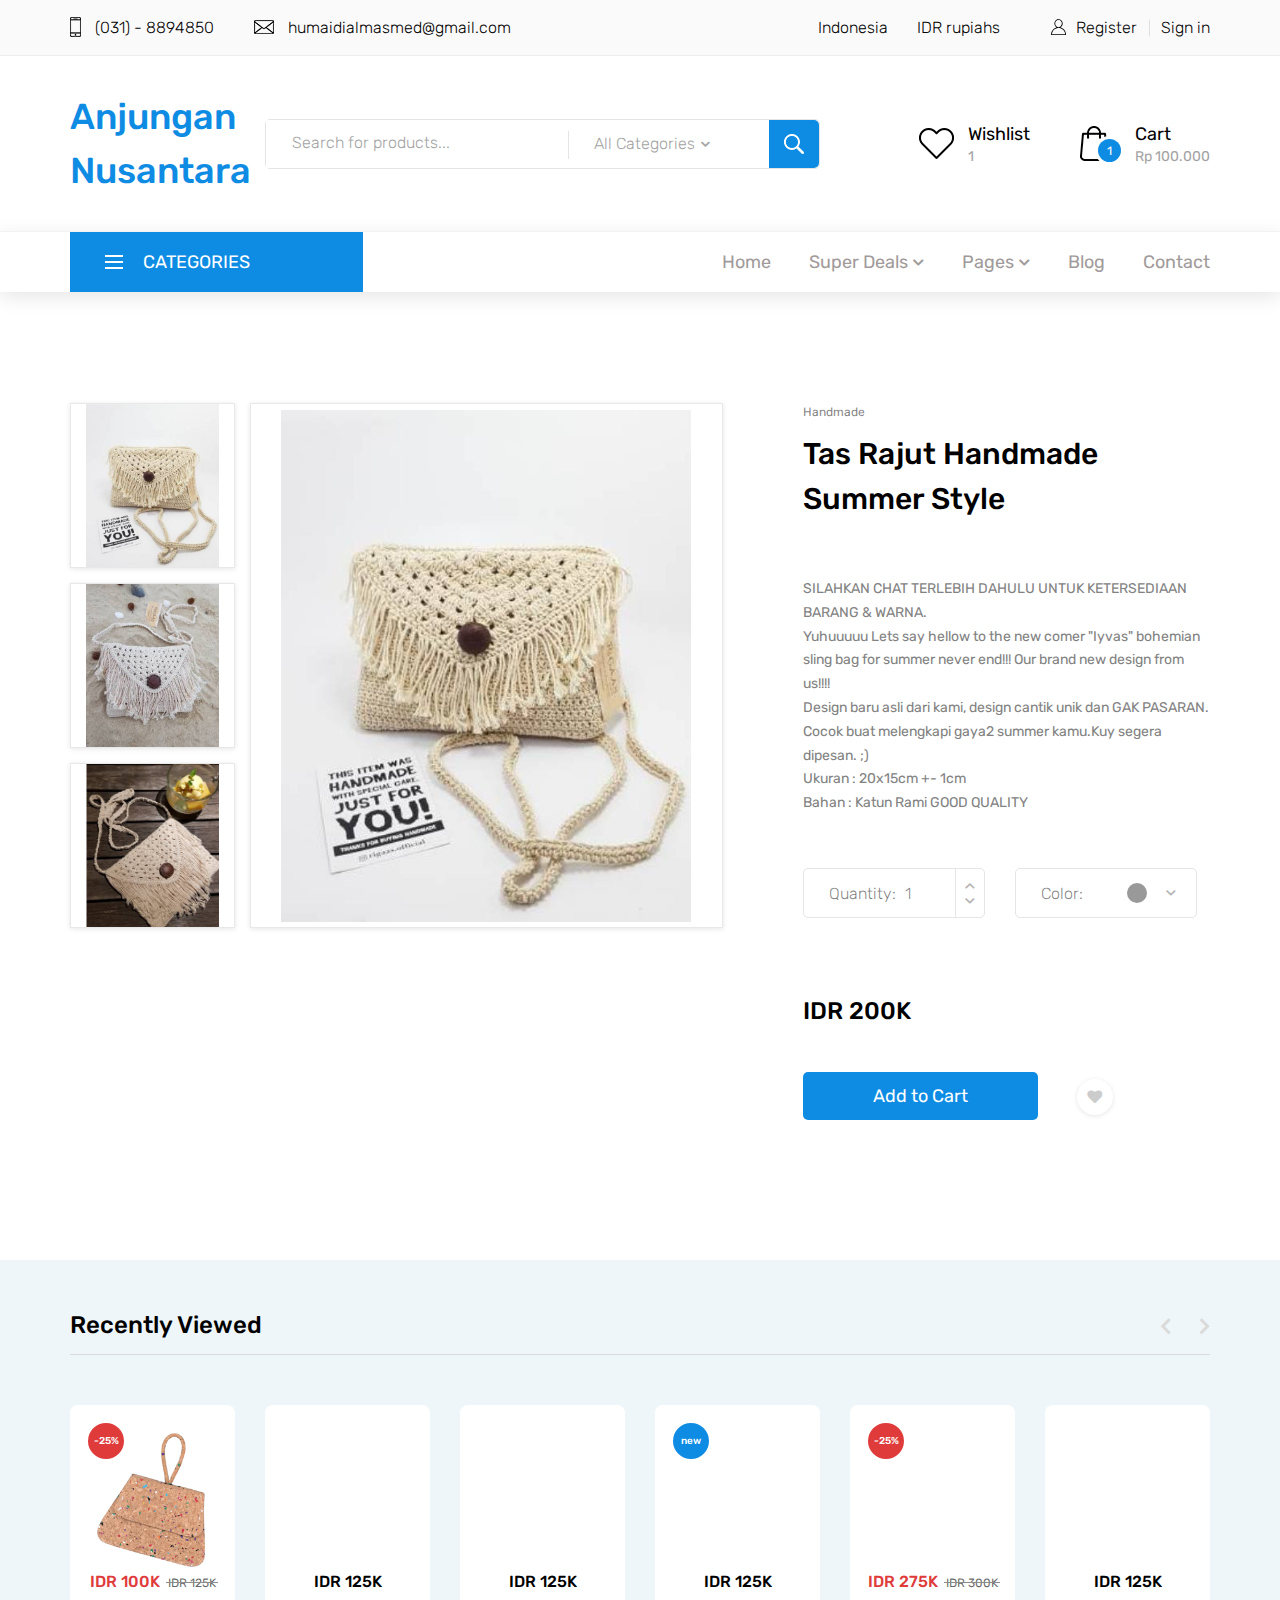
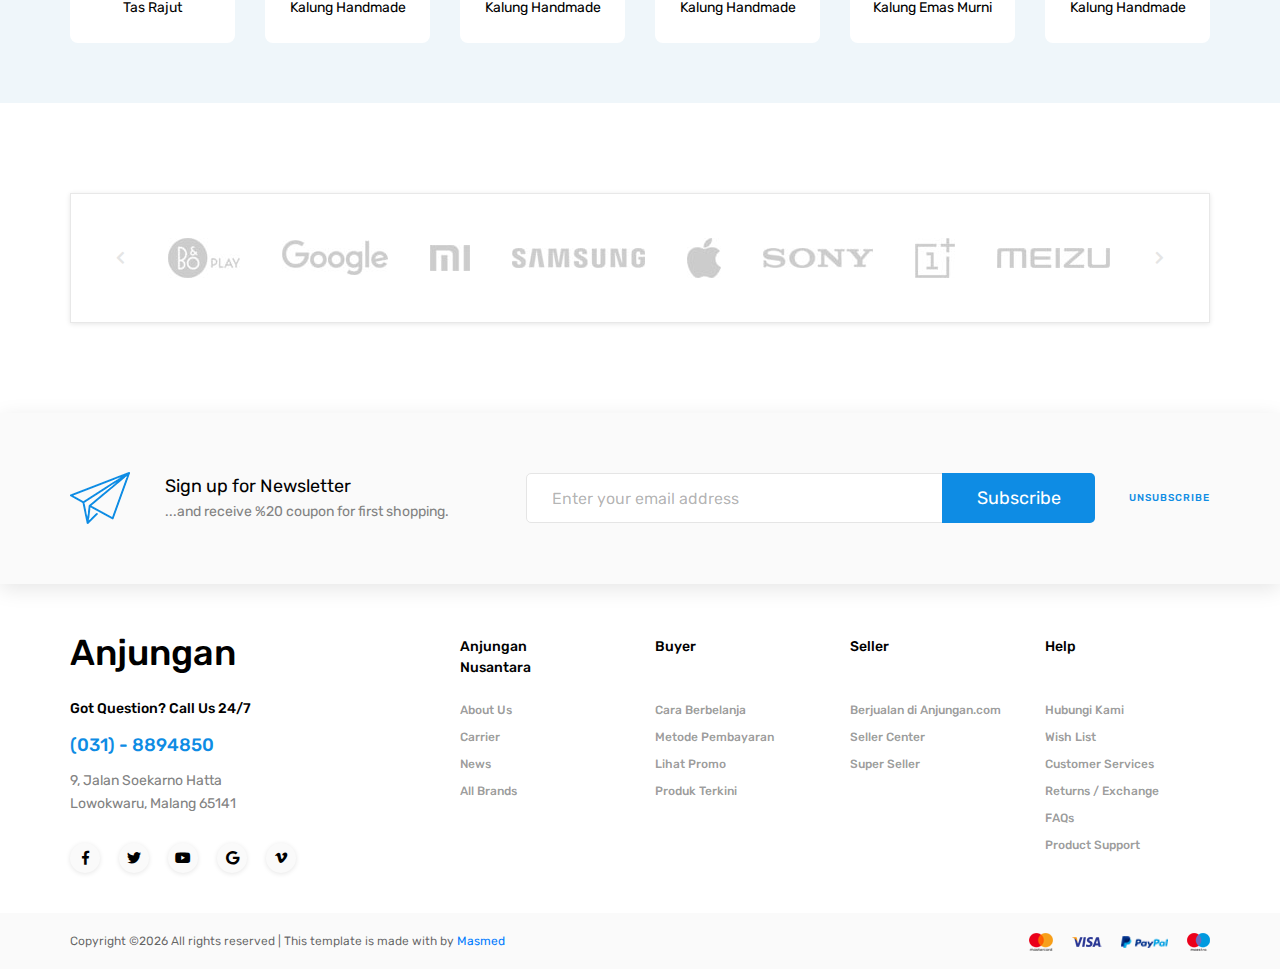
==== commit bc1038fc: "halaman product" ====
--- a/product.html
+++ b/product.html
@@ -4,7 +4,7 @@
 <title>Single Product</title>
 <meta charset="utf-8">
 <meta http-equiv="X-UA-Compatible" content="IE=edge">
-<meta name="description" content="OneTech shop project">
+<meta name="description" content="Anjungan shop project">
 <meta name="viewport" content="width=device-width, initial-scale=1">
 <link rel="stylesheet" type="text/css" href="styles/bootstrap4/bootstrap.min.css">
 <link href="plugins/fontawesome-free-5.0.1/css/fontawesome-all.css" rel="stylesheet" type="text/css">
@@ -30,25 +30,25 @@
 			<div class="container">
 				<div class="row">
 					<div class="col d-flex flex-row">
-						<div class="top_bar_contact_item"><div class="top_bar_icon"><img src="images/phone.png" alt=""></div>+38 068 005 3570</div>
-						<div class="top_bar_contact_item"><div class="top_bar_icon"><img src="images/mail.png" alt=""></div><a href="mailto:fastsales@gmail.com">fastsales@gmail.com</a></div>
+						<div class="top_bar_contact_item"><div class="top_bar_icon"><img src="images/phone.png" alt=""></div>(031) - 8894850</div>
+						<div class="top_bar_contact_item"><div class="top_bar_icon"><img src="images/mail.png" alt=""></div><a href="mailto:humaidialmasmed@gmail.com">humaidialmasmed@gmail.com</a></div>
 						<div class="top_bar_content ml-auto">
 							<div class="top_bar_menu">
 								<ul class="standard_dropdown top_bar_dropdown">
 									<li>
-										<a href="#">English<i class="fas fa-chevron-down"></i></a>
-										<ul>
-											<li><a href="#">Italian</a></li>
+										<a href="#">Indonesia<i class="fas fa-chevron-down"></i></a>
+										<ul>
+											<li><a href="#">English</a></li>
 											<li><a href="#">Spanish</a></li>
 											<li><a href="#">Japanese</a></li>
 										</ul>
 									</li>
 									<li>
-										<a href="#">$ US dollar<i class="fas fa-chevron-down"></i></a>
-										<ul>
+										<a href="#">IDR rupiahs<i class="fas fa-chevron-down"></i></a>
+										<ul>
+											<li><a href="#">$ US dollar</a></li>
 											<li><a href="#">EUR Euro</a></li>
 											<li><a href="#">GBP British Pound</a></li>
-											<li><a href="#">JPY Japanese Yen</a></li>
 										</ul>
 									</li>
 								</ul>
@@ -73,12 +73,12 @@
 					<!-- Logo -->
 					<div class="col-lg-2 col-sm-3 col-3 order-1">
 						<div class="logo_container">
-							<div class="logo"><a href="#">OneTech</a></div>
+							<div class="logo"><a href="index.html">Anjungan<br>Nusantara</a></div>
 						</div>
 					</div>
 
 					<!-- Search -->
-					<div class="col-lg-6 col-12 order-lg-2 order-3 text-lg-left text-right">
+					<div class="col-lg-6 col-4 order-lg-1 order-2 text-lg-left text-right">
 						<div class="header_search">
 							<div class="header_search_content">
 								<div class="header_search_form_container">
@@ -90,11 +90,12 @@
 												<i class="fas fa-chevron-down"></i>
 												<ul class="custom_list clc">
 													<li><a class="clc" href="#">All Categories</a></li>
-													<li><a class="clc" href="#">Computers</a></li>
-													<li><a class="clc" href="#">Laptops</a></li>
-													<li><a class="clc" href="#">Cameras</a></li>
-													<li><a class="clc" href="#">Hardware</a></li>
-													<li><a class="clc" href="#">Smartphones</a></li>
+													<li><a class="clc" href="shop.html">Accesories</a></li>
+													<li><a class="clc" href="shop.html">Culinary</a></li>
+													<li><a class="clc" href="shop.html">Fashion</a></li>
+													<li><a class="clc" href="shop.html">Handmade</a></li>
+													<li><a class="clc" href="shop.html">Jewelry</a></li>
+													<li><a class="clc" href="shop.html">Leather Products</a></li>
 												</ul>
 											</div>
 										</div>
@@ -106,13 +107,13 @@
 					</div>
 
 					<!-- Wishlist -->
-					<div class="col-lg-4 col-9 order-lg-3 order-2 text-lg-left text-right">
+					<div class="col-lg-4 col-6 order-lg-3 order-2 text-lg-left text-right">
 						<div class="wishlist_cart d-flex flex-row align-items-center justify-content-end">
 							<div class="wishlist d-flex flex-row align-items-center justify-content-end">
 								<div class="wishlist_icon"><img src="images/heart.png" alt=""></div>
 								<div class="wishlist_content">
 									<div class="wishlist_text"><a href="#">Wishlist</a></div>
-									<div class="wishlist_count">115</div>
+									<div class="wishlist_count">1</div>
 								</div>
 							</div>
 
@@ -121,11 +122,11 @@
 								<div class="cart_container d-flex flex-row align-items-center justify-content-end">
 									<div class="cart_icon">
 										<img src="images/cart.png" alt="">
-										<div class="cart_count"><span>10</span></div>
+										<div class="cart_count"><span>1</span></div>
 									</div>
 									<div class="cart_content">
-										<div class="cart_text"><a href="#">Cart</a></div>
-										<div class="cart_price">$85</div>
+										<div class="cart_text"><a href="cart.html">Cart</a></div>
+										<div class="cart_price">Rp 100.000</div>
 									</div>
 								</div>
 							</div>
@@ -153,10 +154,8 @@
 								</div>
 
 								<ul class="cat_menu">
-									<li><a href="#">Computers & Laptops <i class="fas fa-chevron-right ml-auto"></i></a></li>
-									<li><a href="#">Cameras & Photos<i class="fas fa-chevron-right"></i></a></li>
 									<li class="hassubs">
-										<a href="#">Hardware<i class="fas fa-chevron-right"></i></a>
+										<a href="#">Accesories<i class="fas fa-chevron-right"></i></a>
 										<ul>
 											<li class="hassubs">
 												<a href="#">Menu Item<i class="fas fa-chevron-right"></i></a>
@@ -172,12 +171,91 @@
 											<li><a href="#">Menu Item<i class="fas fa-chevron-right"></i></a></li>
 										</ul>
 									</li>
-									<li><a href="#">Smartphones & Tablets<i class="fas fa-chevron-right"></i></a></li>
-									<li><a href="#">TV & Audio<i class="fas fa-chevron-right"></i></a></li>
-									<li><a href="#">Gadgets<i class="fas fa-chevron-right"></i></a></li>
-									<li><a href="#">Car Electronics<i class="fas fa-chevron-right"></i></a></li>
-									<li><a href="#">Video Games & Consoles<i class="fas fa-chevron-right"></i></a></li>
-									<li><a href="#">Accessories<i class="fas fa-chevron-right"></i></a></li>
+									<li class="hassubs">
+										<a href="#">Culinary<i class="fas fa-chevron-right"></i></a>
+										<ul>
+											<li class="hassubs">
+												<a href="#">Menu Item<i class="fas fa-chevron-right"></i></a>
+												<ul>
+													<li><a href="#">Menu Item<i class="fas fa-chevron-right"></i></a></li>
+													<li><a href="#">Menu Item<i class="fas fa-chevron-right"></i></a></li>
+													<li><a href="#">Menu Item<i class="fas fa-chevron-right"></i></a></li>
+													<li><a href="#">Menu Item<i class="fas fa-chevron-right"></i></a></li>
+												</ul>
+											</li>
+											<li><a href="#">Menu Item<i class="fas fa-chevron-right"></i></a></li>
+											<li><a href="#">Menu Item<i class="fas fa-chevron-right"></i></a></li>
+											<li><a href="#">Menu Item<i class="fas fa-chevron-right"></i></a></li>
+										</ul>
+									</li>
+									<li class="hassubs">
+										<a href="#">Fashion<i class="fas fa-chevron-right"></i></a>
+										<ul>
+											<li class="hassubs">
+												<a href="#">Menu Item<i class="fas fa-chevron-right"></i></a>
+												<ul>
+													<li><a href="#">Menu Item<i class="fas fa-chevron-right"></i></a></li>
+													<li><a href="#">Menu Item<i class="fas fa-chevron-right"></i></a></li>
+													<li><a href="#">Menu Item<i class="fas fa-chevron-right"></i></a></li>
+													<li><a href="#">Menu Item<i class="fas fa-chevron-right"></i></a></li>
+												</ul>
+											</li>
+											<li><a href="#">Menu Item<i class="fas fa-chevron-right"></i></a></li>
+											<li><a href="#">Menu Item<i class="fas fa-chevron-right"></i></a></li>
+											<li><a href="#">Menu Item<i class="fas fa-chevron-right"></i></a></li>
+										</ul>
+									</li>
+									<li class="hassubs">
+										<a href="#">Handmade<i class="fas fa-chevron-right"></i></a>
+										<ul>
+											<li class="hassubs">
+												<a href="#">Menu Item<i class="fas fa-chevron-right"></i></a>
+												<ul>
+													<li><a href="#">Menu Item<i class="fas fa-chevron-right"></i></a></li>
+													<li><a href="#">Menu Item<i class="fas fa-chevron-right"></i></a></li>
+													<li><a href="#">Menu Item<i class="fas fa-chevron-right"></i></a></li>
+													<li><a href="#">Menu Item<i class="fas fa-chevron-right"></i></a></li>
+												</ul>
+											</li>
+											<li><a href="#">Menu Item<i class="fas fa-chevron-right"></i></a></li>
+											<li><a href="#">Menu Item<i class="fas fa-chevron-right"></i></a></li>
+											<li><a href="#">Menu Item<i class="fas fa-chevron-right"></i></a></li>
+										</ul>
+									</li>
+									<li class="hassubs">
+										<a href="#">Jewelry<i class="fas fa-chevron-right"></i></a>
+										<ul>
+											<li class="hassubs">
+												<a href="#">Menu Item<i class="fas fa-chevron-right"></i></a>
+												<ul>
+													<li><a href="#">Menu Item<i class="fas fa-chevron-right"></i></a></li>
+													<li><a href="#">Menu Item<i class="fas fa-chevron-right"></i></a></li>
+													<li><a href="#">Menu Item<i class="fas fa-chevron-right"></i></a></li>
+													<li><a href="#">Menu Item<i class="fas fa-chevron-right"></i></a></li>
+												</ul>
+											</li>
+											<li><a href="#">Menu Item<i class="fas fa-chevron-right"></i></a></li>
+											<li><a href="#">Menu Item<i class="fas fa-chevron-right"></i></a></li>
+											<li><a href="#">Menu Item<i class="fas fa-chevron-right"></i></a></li>
+										</ul>
+									</li>
+									<li class="hassubs">
+										<a href="#">Leather Products<i class="fas fa-chevron-right"></i></a>
+										<ul>
+											<li class="hassubs">
+												<a href="#">Menu Item<i class="fas fa-chevron-right"></i></a>
+												<ul>
+													<li><a href="#">Menu Item<i class="fas fa-chevron-right"></i></a></li>
+													<li><a href="#">Menu Item<i class="fas fa-chevron-right"></i></a></li>
+													<li><a href="#">Menu Item<i class="fas fa-chevron-right"></i></a></li>
+													<li><a href="#">Menu Item<i class="fas fa-chevron-right"></i></a></li>
+												</ul>
+											</li>
+											<li><a href="#">Menu Item<i class="fas fa-chevron-right"></i></a></li>
+											<li><a href="#">Menu Item<i class="fas fa-chevron-right"></i></a></li>
+											<li><a href="#">Menu Item<i class="fas fa-chevron-right"></i></a></li>
+										</ul>
+									</li>
 								</ul>
 							</div>
 
@@ -190,34 +268,17 @@
 										<a href="#">Super Deals<i class="fas fa-chevron-down"></i></a>
 										<ul>
 											<li>
-												<a href="#">Menu Item<i class="fas fa-chevron-down"></i></a>
-												<ul>
-													<li><a href="#">Menu Item<i class="fas fa-chevron-down"></i></a></li>
-													<li><a href="#">Menu Item<i class="fas fa-chevron-down"></i></a></li>
-													<li><a href="#">Menu Item<i class="fas fa-chevron-down"></i></a></li>
-												</ul>
-											</li>
-											<li><a href="#">Menu Item<i class="fas fa-chevron-down"></i></a></li>
-											<li><a href="#">Menu Item<i class="fas fa-chevron-down"></i></a></li>
-											<li><a href="#">Menu Item<i class="fas fa-chevron-down"></i></a></li>
-										</ul>
-									</li>
-									<li class="hassubs">
-										<a href="#">Featured Brands<i class="fas fa-chevron-down"></i></a>
-										<ul>
-											<li>
-												<a href="#">Menu Item<i class="fas fa-chevron-down"></i></a>
-												<ul>
-													<li><a href="#">Menu Item<i class="fas fa-chevron-down"></i></a></li>
-													<li><a href="#">Menu Item<i class="fas fa-chevron-down"></i></a></li>
-													<li><a href="#">Menu Item<i class="fas fa-chevron-down"></i></a></li>
-												</ul>
-											</li>
-											<li><a href="#">Menu Item<i class="fas fa-chevron-down"></i></a></li>
-											<li><a href="#">Menu Item<i class="fas fa-chevron-down"></i></a></li>
-											<li><a href="#">Menu Item<i class="fas fa-chevron-down"></i></a></li>
-										</ul>
-									</li>
+												<a href="#">Discount Up To 20%<i class="fas fa-chevron-down"></i></a>
+											</li>
+											<li><a href="#">Free Shiping<i class="fas fa-chevron-down"></i></a>
+											</li>
+											<li><a href="#">Gebyar UKM<i class="fas fa-chevron-down"></i></a>
+											</li>
+											<li><a href="#">Flash Sale<i class="fas fa-chevron-down"></i></a>
+											</li>
+										</ul>
+									</li>
+									
 									<li class="hassubs">
 										<a href="#">Pages<i class="fas fa-chevron-down"></i></a>
 										<ul>
@@ -252,7 +313,7 @@
 			</div>
 		</nav>
 		
-		<!-- Menu -->
+		<!-- Menu HP -->
 
 		<div class="page_menu">
 			<div class="container">
@@ -270,8 +331,8 @@
 								<li class="page_menu_item has-children">
 									<a href="#">Language<i class="fa fa-angle-down"></i></a>
 									<ul class="page_menu_selection">
+										<li><a href="#">Indonesia<i class="fa fa-angle-down"></i></a></li>
 										<li><a href="#">English<i class="fa fa-angle-down"></i></a></li>
-										<li><a href="#">Italian<i class="fa fa-angle-down"></i></a></li>
 										<li><a href="#">Spanish<i class="fa fa-angle-down"></i></a></li>
 										<li><a href="#">Japanese<i class="fa fa-angle-down"></i></a></li>
 									</ul>
@@ -279,10 +340,10 @@
 								<li class="page_menu_item has-children">
 									<a href="#">Currency<i class="fa fa-angle-down"></i></a>
 									<ul class="page_menu_selection">
+										<li><a href="#">IDR Rupiahs<i class="fa fa-angle-down"></i></a></li>
 										<li><a href="#">US Dollar<i class="fa fa-angle-down"></i></a></li>
 										<li><a href="#">EUR Euro<i class="fa fa-angle-down"></i></a></li>
 										<li><a href="#">GBP British Pound<i class="fa fa-angle-down"></i></a></li>
-										<li><a href="#">JPY Japanese Yen<i class="fa fa-angle-down"></i></a></li>
 									</ul>
 								</li>
 								<li class="page_menu_item">
@@ -291,37 +352,21 @@
 								<li class="page_menu_item has-children">
 									<a href="#">Super Deals<i class="fa fa-angle-down"></i></a>
 									<ul class="page_menu_selection">
-										<li><a href="#">Super Deals<i class="fa fa-angle-down"></i></a></li>
-										<li class="page_menu_item has-children">
-											<a href="#">Menu Item<i class="fa fa-angle-down"></i></a>
-											<ul class="page_menu_selection">
-												<li><a href="#">Menu Item<i class="fa fa-angle-down"></i></a></li>
-												<li><a href="#">Menu Item<i class="fa fa-angle-down"></i></a></li>
-												<li><a href="#">Menu Item<i class="fa fa-angle-down"></i></a></li>
-												<li><a href="#">Menu Item<i class="fa fa-angle-down"></i></a></li>
-											</ul>
-										</li>
-										<li><a href="#">Menu Item<i class="fa fa-angle-down"></i></a></li>
-										<li><a href="#">Menu Item<i class="fa fa-angle-down"></i></a></li>
-										<li><a href="#">Menu Item<i class="fa fa-angle-down"></i></a></li>
+										<li><a href="#">Disount Up To 20%</a></li>
+										<li><a href="#">Free Shiping<i class="fa fa-angle-down"></i></a></li>
+										<li><a href="#">Gebyar UKM<i class="fa fa-angle-down"></i></a></li>
+										<li><a href="#">Flash Sale<i class="fa fa-angle-down"></i></a></li>
 									</ul>
 								</li>
 								<li class="page_menu_item has-children">
-									<a href="#">Featured Brands<i class="fa fa-angle-down"></i></a>
+									<a href="#">Pages<i class="fa fa-angle-down"></i></a>
 									<ul class="page_menu_selection">
-										<li><a href="#">Featured Brands<i class="fa fa-angle-down"></i></a></li>
-										<li><a href="#">Menu Item<i class="fa fa-angle-down"></i></a></li>
-										<li><a href="#">Menu Item<i class="fa fa-angle-down"></i></a></li>
-										<li><a href="#">Menu Item<i class="fa fa-angle-down"></i></a></li>
-									</ul>
-								</li>
-								<li class="page_menu_item has-children">
-									<a href="#">Trending Styles<i class="fa fa-angle-down"></i></a>
-									<ul class="page_menu_selection">
-										<li><a href="#">Trending Styles<i class="fa fa-angle-down"></i></a></li>
-										<li><a href="#">Menu Item<i class="fa fa-angle-down"></i></a></li>
-										<li><a href="#">Menu Item<i class="fa fa-angle-down"></i></a></li>
-										<li><a href="#">Menu Item<i class="fa fa-angle-down"></i></a></li>
+										<li><a href="#">shop<i class="fa fa-angle-down"></i></a></li>
+										<li><a href="#">products<i class="fa fa-angle-down"></i></a></li>
+										<li><a href="#">blog<i class="fa fa-angle-down"></i></a></li>
+										<li><a href="#">blog post<i class="fa fa-angle-down"></i></a></li>
+										<li><a href="#">regular post<i class="fa fa-angle-down"></i></a></li>
+										<li><a href="#">cart<i class="fa fa-angle-down"></i></a></li>
 									</ul>
 								</li>
 								<li class="page_menu_item"><a href="blog.html">blog<i class="fa fa-angle-down"></i></a></li>
@@ -329,8 +374,8 @@
 							</ul>
 							
 							<div class="menu_contact">
-								<div class="menu_contact_item"><div class="menu_contact_icon"><img src="images/phone_white.png" alt=""></div>+38 068 005 3570</div>
-								<div class="menu_contact_item"><div class="menu_contact_icon"><img src="images/mail_white.png" alt=""></div><a href="mailto:fastsales@gmail.com">fastsales@gmail.com</a></div>
+								<div class="menu_contact_item"><div class="menu_contact_icon"><img src="images/phone_white.png" alt=""></div>(031) - 8894850</div>
+								<div class="menu_contact_item"><div class="menu_contact_icon"><img src="images/mail_white.png" alt=""></div><a href="mailto:fastsales@gmail.com">humaidialmasmed@gmail.com</a></div>
 							</div>
 						</div>
 					</div>
@@ -349,24 +394,28 @@
 				<!-- Images -->
 				<div class="col-lg-2 order-lg-1 order-2">
 					<ul class="image_list">
-						<li data-image="images/single_4.jpg"><img src="images/single_4.jpg" alt=""></li>
-						<li data-image="images/single_2.jpg"><img src="images/single_2.jpg" alt=""></li>
-						<li data-image="images/single_3.jpg"><img src="images/single_3.jpg" alt=""></li>
+						<li data-image="images/single_02.png"><img src="images/single_02.png" alt=""></li>
+						<li data-image="images/single_01.png"><img src="images/single_01.png" alt=""></li>
+						<li data-image="images/single_03.png"><img src="images/single_03.png" alt=""></li>
 					</ul>
 				</div>
 
 				<!-- Selected Image -->
 				<div class="col-lg-5 order-lg-2 order-1">
-					<div class="image_selected"><img src="images/single_4.jpg" alt=""></div>
+					<div class="image_selected"><img src="images/single_02.png" alt=""></div>
 				</div>
 
 				<!-- Description -->
 				<div class="col-lg-5 order-3">
 					<div class="product_description">
-						<div class="product_category">Laptops</div>
-						<div class="product_name">MacBook Air 13</div>
+						<div class="product_category">Handmade</div>
+						<div class="product_name">Tas Rajut Handmade Summer Style</div>
 						<div class="rating_r rating_r_4 product_rating"><i></i><i></i><i></i><i></i><i></i></div>
-						<div class="product_text"><p>Lorem ipsum dolor sit amet, consectetur adipiscing elit. Maecenas fermentum. laoreet turpis, nec sollicitudin dolor cursus at. Maecenas aliquet, dolor a faucibus efficitur, nisi tellus cursus urna, eget dictum lacus turpis.</p></div>
+						<div class="product_text"><p>SILAHKAN CHAT TERLEBIH DAHULU UNTUK KETERSEDIAAN BARANG & WARNA. <br>
+						Yuhuuuuu Lets say hellow to the new comer "Iyvas" bohemian sling bag for summer never end!!! Our brand new design from us!!!!<br>
+						Design baru asli dari kami, design cantik unik dan GAK PASARAN. <br>Cocok buat melengkapi gaya2 summer kamu.Kuy segera dipesan. ;)
+						<br>Ukuran : 20x15cm +- 1cm
+						<br>Bahan : Katun Rami GOOD QUALITY</p></div>
 						<div class="order_info d-flex flex-row">
 							<form action="#">
 								<div class="clearfix" style="z-index: 1000;">
@@ -398,9 +447,9 @@
 
 								</div>
 
-								<div class="product_price">$2000</div>
+								<div class="product_price">IDR 200K</div>
 								<div class="button_container">
-									<button type="button" class="button cart_button">Add to Cart</button>
+									<button type="button" class="button cart_button"><a href="cart.html">Add to Cart</a></button>
 									<div class="product_fav"><i class="fas fa-heart"></i></div>
 								</div>
 								
@@ -436,10 +485,10 @@
 							<!-- Recently Viewed Item -->
 							<div class="owl-item">
 								<div class="viewed_item discount d-flex flex-column align-items-center justify-content-center text-center">
-									<div class="viewed_image"><img src="images/view_1.jpg" alt=""></div>
+									<div class="viewed_image"><img src="images/banner_product1.png" alt=""></div>
 									<div class="viewed_content text-center">
-										<div class="viewed_price">$225<span>$300</span></div>
-										<div class="viewed_name"><a href="#">Beoplay H7</a></div>
+										<div class="viewed_price">IDR 100K<span>IDR 125K</span></div>
+										<div class="viewed_name"><a href="#">Tas Rajut</a></div>
 									</div>
 									<ul class="item_marks">
 										<li class="item_mark item_discount">-25%</li>
@@ -451,10 +500,10 @@
 							<!-- Recently Viewed Item -->
 							<div class="owl-item">
 								<div class="viewed_item d-flex flex-column align-items-center justify-content-center text-center">
-									<div class="viewed_image"><img src="images/view_2.jpg" alt=""></div>
+									<div class="viewed_image"><img src="images/" alt=""></div>
 									<div class="viewed_content text-center">
-										<div class="viewed_price">$379</div>
-										<div class="viewed_name"><a href="#">LUNA Smartphone</a></div>
+										<div class="viewed_price">IDR 125K</div>
+										<div class="viewed_name"><a href="#">Kalung Handmade</a></div>
 									</div>
 									<ul class="item_marks">
 										<li class="item_mark item_discount">-25%</li>
@@ -466,10 +515,10 @@
 							<!-- Recently Viewed Item -->
 							<div class="owl-item">
 								<div class="viewed_item d-flex flex-column align-items-center justify-content-center text-center">
-									<div class="viewed_image"><img src="images/view_3.jpg" alt=""></div>
+									<div class="viewed_image"><img src="images/" alt=""></div>
 									<div class="viewed_content text-center">
-										<div class="viewed_price">$225</div>
-										<div class="viewed_name"><a href="#">Samsung J730F...</a></div>
+										<div class="viewed_price">IDR 125K</div>
+										<div class="viewed_name"><a href="#">Kalung Handmade</a></div>
 									</div>
 									<ul class="item_marks">
 										<li class="item_mark item_discount">-25%</li>
@@ -481,10 +530,10 @@
 							<!-- Recently Viewed Item -->
 							<div class="owl-item">
 								<div class="viewed_item is_new d-flex flex-column align-items-center justify-content-center text-center">
-									<div class="viewed_image"><img src="images/view_4.jpg" alt=""></div>
+									<div class="viewed_image"><img src="images/" alt=""></div>
 									<div class="viewed_content text-center">
-										<div class="viewed_price">$379</div>
-										<div class="viewed_name"><a href="#">Huawei MediaPad...</a></div>
+										<div class="viewed_price">IDR 125K</div>
+										<div class="viewed_name"><a href="#">Kalung Handmade</a></div>
 									</div>
 									<ul class="item_marks">
 										<li class="item_mark item_discount">-25%</li>
@@ -496,10 +545,10 @@
 							<!-- Recently Viewed Item -->
 							<div class="owl-item">
 								<div class="viewed_item discount d-flex flex-column align-items-center justify-content-center text-center">
-									<div class="viewed_image"><img src="images/view_5.jpg" alt=""></div>
+									<div class="viewed_image"><img src="images/" alt=""></div>
 									<div class="viewed_content text-center">
-										<div class="viewed_price">$225<span>$300</span></div>
-										<div class="viewed_name"><a href="#">Sony PS4 Slim</a></div>
+										<div class="viewed_price">IDR 275K<span>IDR 300K</span></div>
+										<div class="viewed_name"><a href="#">Kalung Emas Murni</a></div>
 									</div>
 									<ul class="item_marks">
 										<li class="item_mark item_discount">-25%</li>
@@ -511,10 +560,10 @@
 							<!-- Recently Viewed Item -->
 							<div class="owl-item">
 								<div class="viewed_item d-flex flex-column align-items-center justify-content-center text-center">
-									<div class="viewed_image"><img src="images/view_6.jpg" alt=""></div>
+									<div class="viewed_image"><img src="images/" alt=""></div>
 									<div class="viewed_content text-center">
-										<div class="viewed_price">$375</div>
-										<div class="viewed_name"><a href="#">Speedlink...</a></div>
+										<div class="viewed_price">IDR 125K</div>
+										<div class="viewed_name"><a href="#">Kalung Handmade</a></div>
 									</div>
 									<ul class="item_marks">
 										<li class="item_mark item_discount">-25%</li>
@@ -523,7 +572,6 @@
 								</div>
 							</div>
 						</div>
-
 					</div>
 				</div>
 			</div>
@@ -597,13 +645,13 @@
 				<div class="col-lg-3 footer_col">
 					<div class="footer_column footer_contact">
 						<div class="logo_container">
-							<div class="logo"><a href="#">OneTech</a></div>
+							<div class="logo"><a href="index.html">Anjungan</a></div>
 						</div>
 						<div class="footer_title">Got Question? Call Us 24/7</div>
-						<div class="footer_phone">+38 068 005 3570</div>
+						<div class="footer_phone">(031) - 8894850</div>
 						<div class="footer_contact_text">
-							<p>17 Princess Road, London</p>
-							<p>Grester London NW18JR, UK</p>
+							<p>9, Jalan Soekarno Hatta</p>
+							<p>Lowokwaru, Malang 65141</p>
 						</div>
 						<div class="footer_social">
 							<ul>
@@ -617,41 +665,46 @@
 					</div>
 				</div>
 
-				<div class="col-lg-2 offset-lg-2">
+				<div class="col-lg-2 offset-lg-1">
 					<div class="footer_column">
-						<div class="footer_title">Find it Fast</div>
+						<div class="footer_title">Anjungan<br>Nusantara</div>
 						<ul class="footer_list">
-							<li><a href="#">Computers & Laptops</a></li>
-							<li><a href="#">Cameras & Photos</a></li>
-							<li><a href="#">Hardware</a></li>
-							<li><a href="#">Smartphones & Tablets</a></li>
-							<li><a href="#">TV & Audio</a></li>
-						</ul>
-						<div class="footer_subtitle">Gadgets</div>
-						<ul class="footer_list">
-							<li><a href="#">Car Electronics</a></li>
+							<li><a href="shop.html">About Us</a></li>
+							<li><a href="shop.html">Carrier</a></li>
+							<li><a href="shop.html">News</a></li>
+							<li><a href="shop.html">All Brands</a></li>
 						</ul>
 					</div>
 				</div>
 
 				<div class="col-lg-2">
 					<div class="footer_column">
-						<ul class="footer_list footer_list_2">
-							<li><a href="#">Video Games & Consoles</a></li>
-							<li><a href="#">Accessories</a></li>
-							<li><a href="#">Cameras & Photos</a></li>
-							<li><a href="#">Hardware</a></li>
-							<li><a href="#">Computers & Laptops</a></li>
+						<div class="footer_title">Buyer<br><br></div>
+						<ul class="footer_list">
+							<li><a href="shop.html">Cara Berbelanja</a></li>
+							<li><a href="shop.html">Metode Pembayaran</a></li>
+							<li><a href="shop.html">Lihat Promo</a></li>
+							<li><a href="shop.html">Produk Terkini</a></li>
 						</ul>
 					</div>
 				</div>
 
 				<div class="col-lg-2">
 					<div class="footer_column">
-						<div class="footer_title">Customer Care</div>
+						<div class="footer_title">Seller<br><br></div>
 						<ul class="footer_list">
-							<li><a href="#">My Account</a></li>
-							<li><a href="#">Order Tracking</a></li>
+							<li><a href="#">Berjualan di Anjungan.com</a></li>
+							<li><a href="#">Seller Center</a></li>
+							<li><a href="#">Super Seller</a></li>
+						</ul>
+					</div>
+				</div>
+
+				<div class="col-lg-2">
+					<div class="footer_column">
+						<div class="footer_title">Help<br><br></div>
+						<ul class="footer_list">
+							<li><a href="#">Hubungi Kami</a></li>
 							<li><a href="#">Wish List</a></li>
 							<li><a href="#">Customer Services</a></li>
 							<li><a href="#">Returns / Exchange</a></li>
@@ -659,7 +712,7 @@
 							<li><a href="#">Product Support</a></li>
 						</ul>
 					</div>
-				</div>
+				</div>	
 
 			</div>
 		</div>
@@ -673,9 +726,8 @@
 				<div class="col">
 					
 					<div class="copyright_container d-flex flex-sm-row flex-column align-items-center justify-content-start">
-						<div class="copyright_content"><!-- Link back to Colorlib can't be removed. Template is licensed under CC BY 3.0. -->
-Copyright &copy;<script>document.write(new Date().getFullYear());</script> All rights reserved | This template is made with <i class="fa fa-heart" aria-hidden="true"></i> by <a href="https://colorlib.com" target="_blank">Colorlib</a>
-<!-- Link back to Colorlib can't be removed. Template is licensed under CC BY 3.0. -->
+						<div class="copyright_content">
+Copyright &copy;<script>document.write(new Date().getFullYear());</script> All rights reserved | This template is made with <i  aria-hidden="true"></i> by <a href="https://instagram.com/masmed__" target="_blank">Masmed</a>
 </div>
 						<div class="logos ml-sm-auto">
 							<ul class="logos_list">
